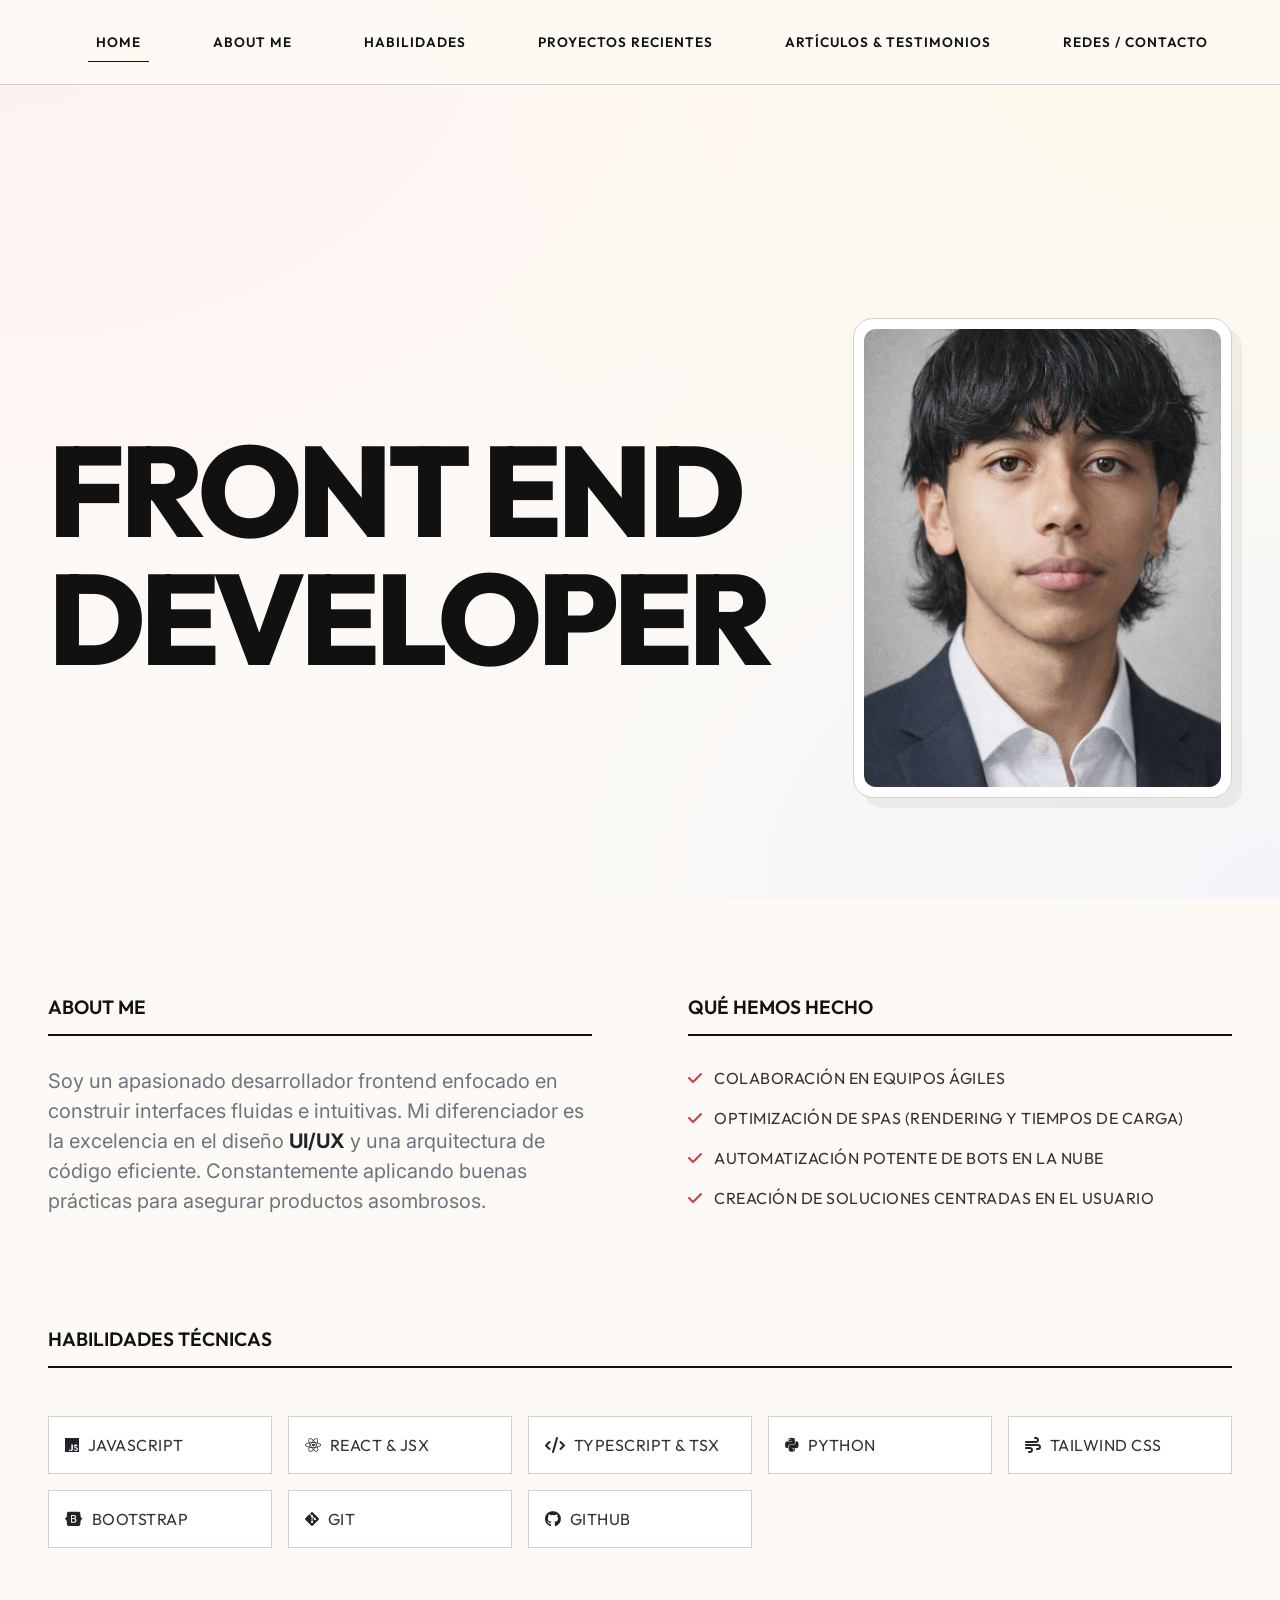
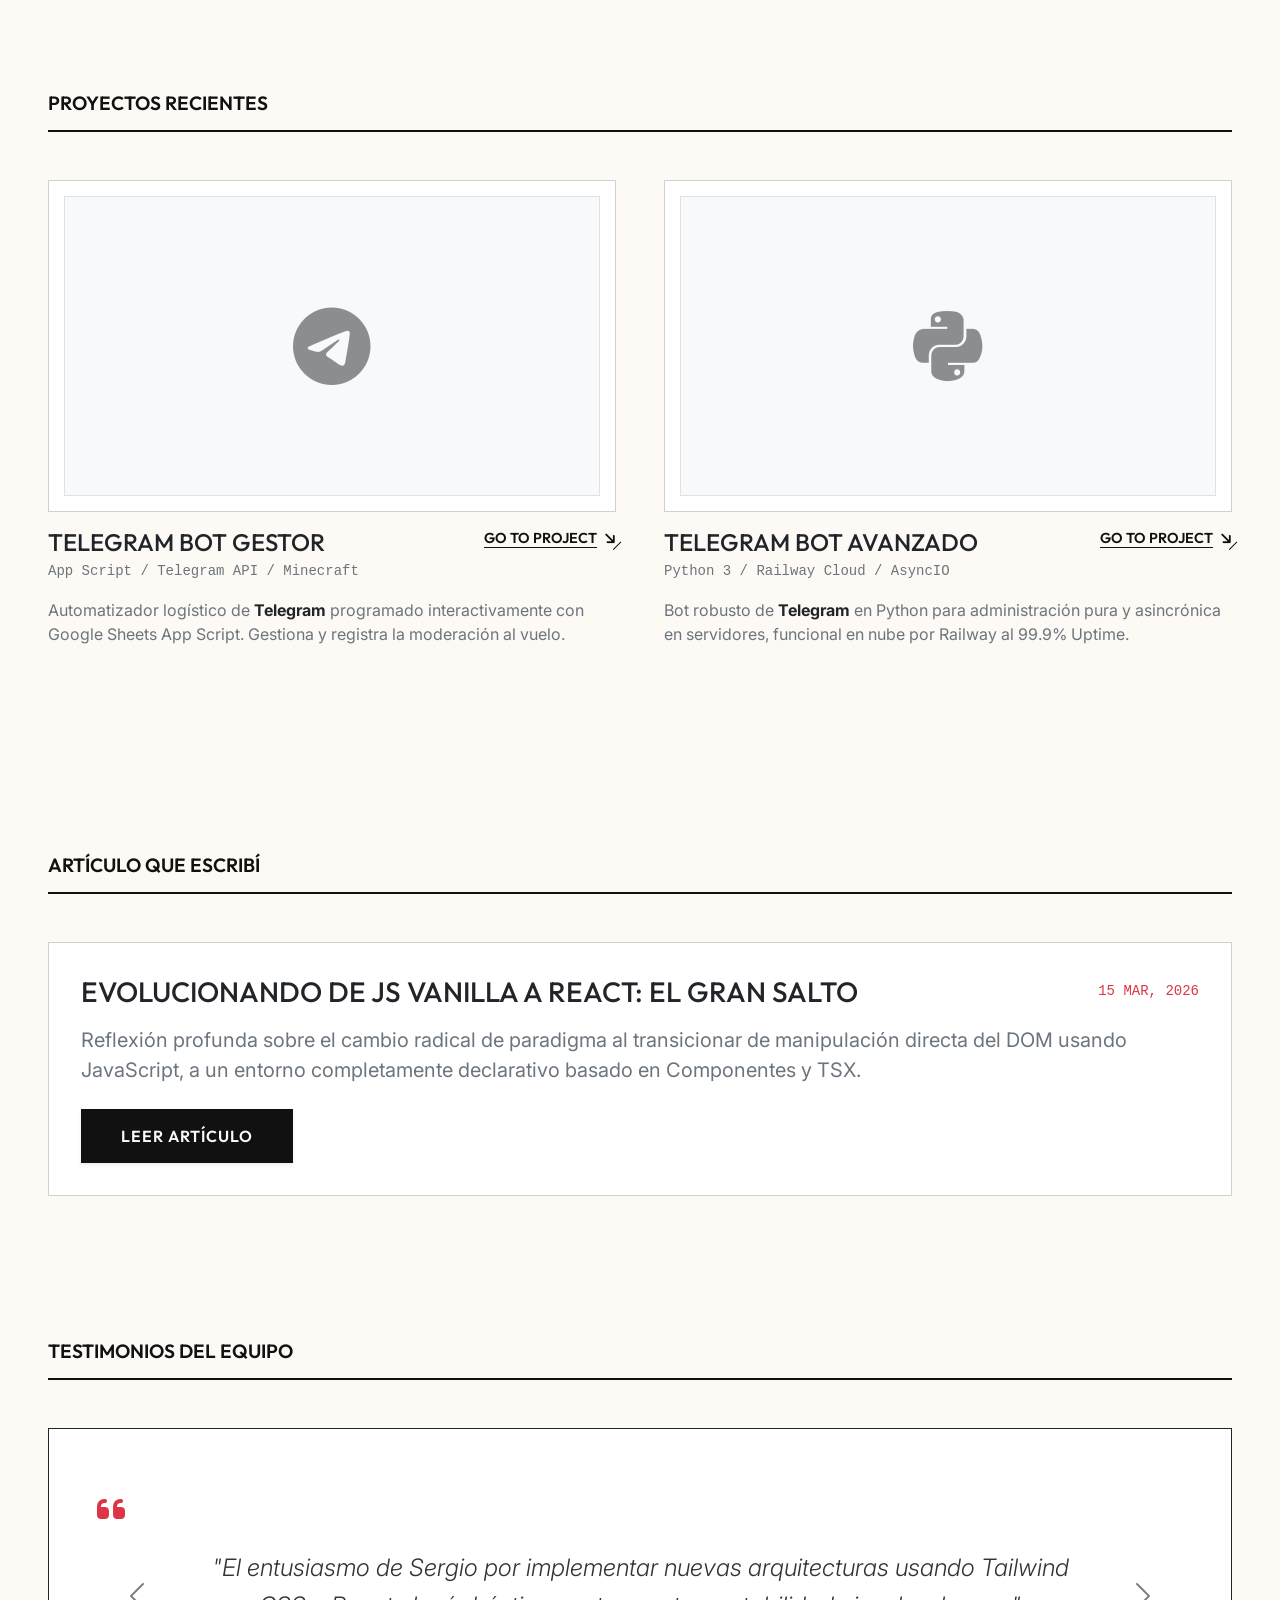
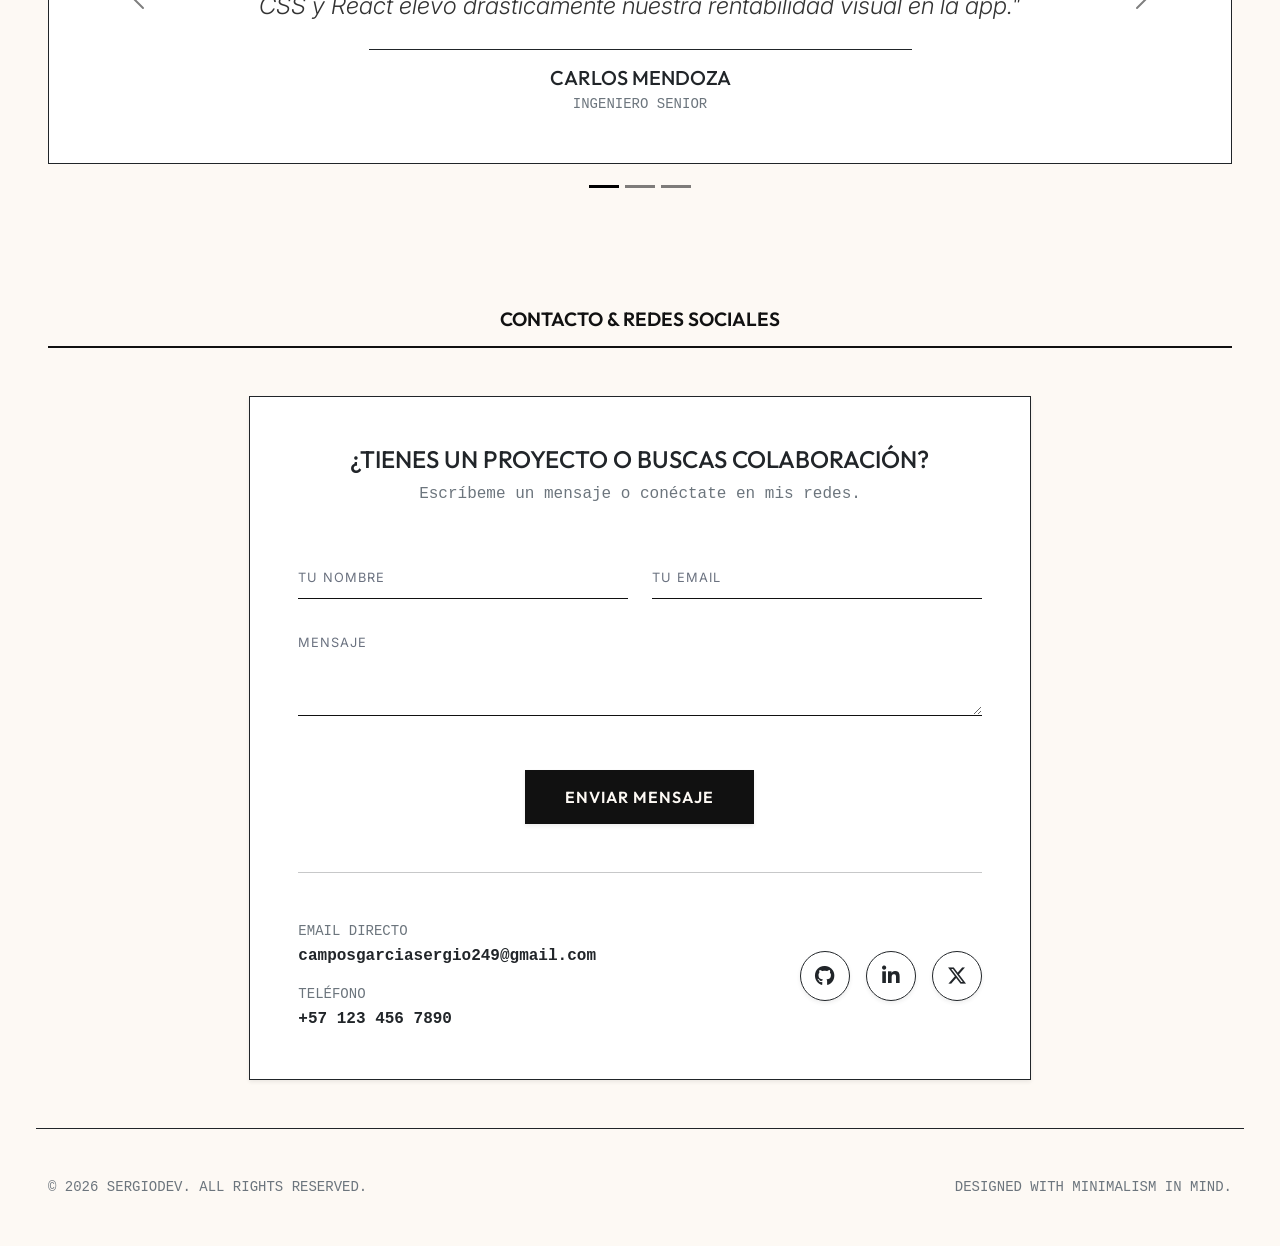
==== index.html @ 467699d9 "Initial commit for Sergio Dev Portfolio" ====
<!DOCTYPE html>
<html lang="es" data-bs-theme="light">
<head>
    <meta charset="UTF-8">
    <meta name="viewport" content="width=device-width, initial-scale=1.0">
    <title>Sergio - Desarrollador Frontend</title>
    <!-- Google Fonts -->
    <link rel="preconnect" href="https://fonts.googleapis.com">
    <link rel="preconnect" href="https://fonts.gstatic.com" crossorigin>
    <link href="https://fonts.googleapis.com/css2?family=Outfit:wght@300;400;600;700;800&family=Inter:wght@300;400;500;600&display=swap" rel="stylesheet">
    <!-- Bootstrap CSS -->
    <link href="https://cdn.jsdelivr.net/npm/bootstrap@5.3.3/dist/css/bootstrap.min.css" rel="stylesheet">
    <!-- Font Awesome for Icons -->
    <link rel="stylesheet" href="https://cdnjs.cloudflare.com/ajax/libs/font-awesome/6.4.0/css/all.min.css">
    <!-- Custom CSS -->
    <link rel="stylesheet" href="css/style.css">
</head>

<body data-bs-spy="scroll" data-bs-target="#navbar-main" data-bs-offset="100" tabindex="0">

    <!-- Navbar -->
    <nav id="navbar-main" class="navbar navbar-expand-lg fixed-top transition-all">
        <section class="container-fluid px-4 px-lg-5">
            <button class="navbar-toggler border-0 shadow-none bg-white p-2" type="button" data-bs-toggle="collapse"
                data-bs-target="#navbarNav" aria-controls="navbarNav" aria-expanded="false"
                aria-label="Toggle navigation">
                <i class="fas fa-bars fs-3 text-dark"></i>
            </button>
            <section class="collapse navbar-collapse p-3 p-lg-0 mt-3 mt-lg-0" id="navbarNav">
                <ul class="navbar-nav mx-auto gap-2 gap-lg-4 align-items-center text-center">
                    <li class="nav-item">
                        <a class="nav-link" href="#hero">HOME</a>
                    </li>
                    <li class="nav-item">
                        <a class="nav-link" href="#about">ABOUT ME</a>
                    </li>
                    <li class="nav-item">
                        <a class="nav-link" href="#skills">HABILIDADES</a>
                    </li>
                    <li class="nav-item">
                        <a class="nav-link" href="#projects">PROYECTOS RECIENTES</a>
                    </li>
                     <li class="nav-item">
                        <a class="nav-link" href="#article">ARTÍCULOS & TESTIMONIOS</a>
                    </li>
                </ul>
                <ul class="navbar-nav text-center mt-3 mt-lg-0">
                     <li class="nav-item">
                        <a class="nav-link" href="#contact">REDES / CONTACTO</a>
                    </li>
                </ul>
            </section>
        </section>
    </nav>

    <main>
        <!-- Hero Section -->
        <header id="hero" class="min-vh-100 d-flex flex-column justify-content-center pt-5 mt-5">
            <section class="container-fluid px-4 px-lg-5">
                <article class="row align-items-center mt-5 pt-5">
                    <!-- Left side: Giant Text -->
                    <article class="col-lg-8 fade-in-up">
                        <h1 class="hero-title">
                            FRONT END<br>
                            DEVELOPER
                        </h1>
                    </article>
                    <!-- Right side: Profile image -->
                    <article class="col-lg-4 pb-4 fade-in-up" style="animation-delay: 0.2s;">
                        <figure class="hero-img-container transition-all">
                            <img src="img/SERGIO.png" alt="Sergio - Desarrollador Frontend">
                        </figure>
                    </article>
                </article>
            </section>
        </header>

        <!-- About Me Section -->
        <section id="about" class="py-5">
            <section class="container-fluid px-4 px-lg-5 fade-in-up">
                <article class="row">
                    <article class="col-md-6 pe-md-5">
                        <h2 class="header-line">ABOUT ME</h2>
                        <ul class="skill-list mt-4">
                            <p class="fs-5 text-secondary">
                                Soy un apasionado desarrollador frontend enfocado en construir interfaces fluidas e intuitivas. Mi diferenciador es la excelencia en el diseño <strong class="text-dark">UI/UX</strong> y una arquitectura de código eficiente. Constantemente aplicando buenas prácticas para asegurar productos asombrosos.
                            </p>
                        </ul>
                    </article>
                    
                    <article class="col-md-6 ps-md-5 mt-5 mt-md-0">
                        <h2 class="header-line">QUÉ HEMOS HECHO</h2>
                        <ul class="skill-list mt-4">
                            <li><i class="fas fa-check text-danger me-2"></i> COLABORACIÓN EN EQUIPOS ÁGILES</li>
                            <li><i class="fas fa-check text-danger me-2"></i> OPTIMIZACIÓN DE SPAS (RENDERING Y TIEMPOS DE CARGA)</li>
                            <li><i class="fas fa-check text-danger me-2"></i> AUTOMATIZACIÓN POTENTE DE BOTS EN LA NUBE</li>
                            <li><i class="fas fa-check text-danger me-2"></i> CREACIÓN DE SOLUCIONES CENTRADAS EN EL USUARIO</li>
                        </ul>
                    </article>
                </article>
            </section>
        </section>

        <!-- Skills Section -->
        <section id="skills" class="py-5">
            <section class="container-fluid px-4 px-lg-5 fade-in-up">
                <h2 class="header-line mb-5">HABILIDADES TÉCNICAS</h2>
                <ul class="skill-list technical-grid mt-4">
                    <li><i class="fab fa-js text-dark me-2"></i> JAVASCRIPT</li>
                    <li><i class="fab fa-react text-dark me-2"></i> REACT & JSX</li>
                    <li><i class="fas fa-code text-dark me-2"></i> TYPESCRIPT & TSX</li>
                    <li><i class="fab fa-python text-dark me-2"></i> PYTHON</li>
                    <li><i class="fas fa-wind text-dark me-2"></i> TAILWIND CSS</li>
                    <li><i class="fab fa-bootstrap text-dark me-2"></i> BOOTSTRAP</li>
                    <li><i class="fab fa-git-alt text-dark me-2"></i> GIT</li>
                    <li><i class="fab fa-github text-dark me-2"></i> GITHUB</li>
                </ul>
            </section>
        </section>

        <!-- Projects Section -->
        <section id="projects" class="py-6">
            <section class="container-fluid px-4 px-lg-5">
                <h2 class="header-line mb-5 fade-in-up">PROYECTOS RECIENTES</h2>
                
                <article class="row g-5">
                    <!-- Project 1: App Script Bot Telegram -->
                    <article class="col-md-6 fade-in-up">
                        <a href="https://github.com/SergioF1Gts/minecraft-telegram-bot-app-s.git" target="_blank" class="project-card-minimal">
                            <figure class="project-img-wrapper">
                                <section class="w-100 h-100 bg-light d-flex align-items-center justify-content-center border" style="min-height: 300px;">
                                     <i class="fab fa-telegram-plane fa-5x text-dark opacity-50"></i>
                                </section>
                            </figure>
                            <section class="d-flex justify-content-between align-items-start mt-3">
                                <section>
                                    <h3 class="h4 title-font mb-1 text-dark">TELEGRAM BOT GESTOR</h3>
                                    <p class="text-secondary small mb-0 font-monospace">App Script / Telegram API / Minecraft</p>
                                </section>
                                <span class="project-link-text">GO TO PROJECT <i class="fas fa-arrow-down" style="transform: rotate(-45deg);"></i></span>
                            </section>
                            <p class="mt-3 text-secondary">
                                Automatizador logístico de <strong class="text-dark fw-bold">Telegram</strong> programado interactivamente con Google Sheets App Script. Gestiona y registra la moderación al vuelo.
                            </p>
                        </a>
                    </article>

                    <!-- Project 2: Python Bot Telegram -->
                    <article class="col-md-6 fade-in-up" style="animation-delay: 0.2s;">
                        <a href="https://github.com/SergioF1Gts/minecraft-bot.git" target="_blank" class="project-card-minimal">
                            <figure class="project-img-wrapper">
                                <section class="w-100 h-100 bg-light d-flex align-items-center justify-content-center border" style="min-height: 300px;">
                                     <i class="fab fa-python fa-5x text-dark opacity-50"></i>
                                </section>
                            </figure>
                            <section class="d-flex justify-content-between align-items-start mt-3">
                                <section>
                                    <h3 class="h4 title-font mb-1 text-dark">TELEGRAM BOT AVANZADO</h3>
                                    <p class="text-secondary small mb-0 font-monospace">Python 3 / Railway Cloud / AsyncIO</p>
                                </section>
                                <span class="project-link-text">GO TO PROJECT <i class="fas fa-arrow-down" style="transform: rotate(-45deg);"></i></span>
                            </section>
                            <p class="mt-3 text-secondary">
                                Bot robusto de <strong class="text-dark fw-bold">Telegram</strong> en Python para administración pura y asincrónica en servidores, funcional en nube por Railway al 99.9% Uptime.
                            </p>
                        </a>
                    </article>
                </article>
            </section>
        </section>

        <!-- Article written by me Section -->
        <section id="article" class="py-5">
            <section class="container-fluid px-4 px-lg-5">
                <h2 class="header-line mb-5 fade-in-up">ARTÍCULO QUE ESCRIBÍ</h2>
                <article class="fade-in-up">
                    <figure class="article-box m-0 d-flex flex-column mb-5">
                        <section class="d-flex justify-content-between align-items-center mb-3">
                            <h3 class="title-font m-0 text-dark">Evolucionando de JS Vanilla a React: El Gran Salto</h3>
                            <h5 class="text-danger font-monospace small m-0">15 MAR, 2026</h5>
                        </section>
                        <p class="text-secondary mb-4 line-height-lg fs-5">
                            Reflexión profunda sobre el cambio radical de paradigma al transicionar de manipulación directa del DOM usando JavaScript, a un entorno completamente declarativo basado en Componentes y TSX.
                        </p>
                        <section>
                            <a href="#" class="btn-minimal d-inline-block text-decoration-none shadow-sm">LEER ARTÍCULO</a>
                        </section>
                    </figure>
                </article>
            </section>
        </section>

        <!-- Slider Testimonios Section -->
        <section id="testimonials" class="py-5">
            <section class="container-fluid px-4 px-lg-5">
                <h2 class="header-line mb-5 fade-in-up">TESTIMONIOS DEL EQUIPO</h2>
                <article class="row fade-in-up">
                    <article class="col-lg-12">
                        <!-- Carousel Container -->
                        <section id="testimonialCarousel" class="carousel slide carousel-dark" data-bs-ride="carousel" data-bs-pause="hover">
                            <!-- Indicators -->
                            <section class="carousel-indicators" style="bottom: -50px;">
                                <button type="button" data-bs-target="#testimonialCarousel" data-bs-slide-to="0" class="active" aria-current="true" aria-label="Testimonio 1"></button>
                                <button type="button" data-bs-target="#testimonialCarousel" data-bs-slide-to="1" aria-label="Testimonio 2"></button>
                                <button type="button" data-bs-target="#testimonialCarousel" data-bs-slide-to="2" aria-label="Testimonio 3"></button>
                            </section>
                            
                            <!-- Internal Content -->
                            <section class="carousel-inner border border-dark p-5 bg-white">
                                <!-- Testimonial 1 -->
                                <article class="carousel-item active mt-3" data-bs-interval="6000">
                                    <i class="fas fa-quote-left fs-2 text-danger mb-4"></i>
                                    <section class="px-5 mx-md-4 mx-lg-5">
                                        <p class="testimonial-text mb-4 text-center">
                                            "El entusiasmo de Sergio por implementar nuevas arquitecturas usando Tailwind CSS y React elevó drásticamente nuestra rentabilidad visual en la app."
                                        </p>
                                    </section>
                                    <section class="text-center mt-auto border-top border-dark pt-3 w-50 mx-auto">
                                        <h4 class="title-font fs-5 text-dark mb-1">CARLOS MENDOZA</h4>
                                        <p class="text-secondary small font-monospace m-0">INGENIERO SENIOR</p>
                                    </section>
                                </article>
                                
                                <!-- Testimonial 2 -->
                                <article class="carousel-item mt-3" data-bs-interval="6000">
                                    <i class="fas fa-quote-left fs-2 text-danger mb-4"></i>
                                    <section class="px-5 mx-md-4 mx-lg-5">
                                        <p class="testimonial-text mb-4 text-center">
                                            "Un código extremadamente limpio. Su habilidad con los bots de Telegram automatizan cientos de requerimientos por segundo sin sufrir latencia."
                                        </p>
                                    </section>
                                    <section class="text-center mt-auto border-top border-dark pt-3 w-50 mx-auto">
                                        <h4 class="title-font fs-5 text-dark mb-1">LAURA GÓMEZ</h4>
                                        <p class="text-secondary small font-monospace m-0">PROJECT MANAGER</p>
                                    </section>
                                </article>
                                
                                <!-- Testimonial 3 -->
                                <article class="carousel-item mt-3" data-bs-interval="6000">
                                    <i class="fas fa-quote-left fs-2 text-danger mb-4"></i>
                                    <section class="px-5 mx-md-4 mx-lg-5">
                                        <p class="testimonial-text mb-4 text-center">
                                            "Sus propuestas arquitectónicas en diseño minimalista mostraron una madurez enorme. Siempre aporta valor resolutivo."
                                        </p>
                                    </section>
                                    <section class="text-center mt-auto border-top border-dark pt-3 w-50 mx-auto">
                                        <h4 class="title-font fs-5 text-dark mb-1">ANDRÉS SILVA</h4>
                                        <p class="text-secondary small font-monospace m-0">TECH LEAD</p>
                                    </section>
                                </article>
                            </section>
                            
                            <!-- Controls -->
                            <button class="carousel-control-prev" type="button" data-bs-target="#testimonialCarousel" data-bs-slide="prev">
                                <span class="carousel-control-prev-icon" aria-hidden="true"></span>
                                <span class="visually-hidden">Anterior</span>
                            </button>
                            <button class="carousel-control-next" type="button" data-bs-target="#testimonialCarousel" data-bs-slide="next">
                                <span class="carousel-control-next-icon" aria-hidden="true"></span>
                                <span class="visually-hidden">Siguiente</span>
                            </button>
                        </section>
                    </article>
                </article>
            </section>
        </section>

    </main>

    <!-- Footer / Redes Sociales / Contacto -->
    <footer id="contact" class="pb-5 pt-5 mt-5">
        <section class="container-fluid px-4 px-lg-5 fade-in-up">
            <h2 class="header-line mb-5 text-center">CONTACTO & REDES SOCIALES</h2>
            
            <section class="row justify-content-center mb-5 border-bottom border-dark pb-5">
                <article class="col-xl-8 col-lg-10">
                    <!-- Caja Centralizada Gris/Blanca Mínima -->
                    <section class="bg-white border border-dark p-4 p-md-5 shadow-sm rounded-0">
                        <section class="text-center mb-5">
                            <h3 class="title-font fs-4 text-dark mb-2">¿TIENES UN PROYECTO O BUSCAS COLABORACIÓN?</h3>
                            <p class="text-secondary font-monospace">Escríbeme un mensaje o conéctate en mis redes.</p>
                        </section>

                        <!-- Formulario Minimalista Integrado -->
                        <form class="mb-5">
                            <section class="row g-4">
                                <article class="col-md-6">
                                    <input type="text" class="minimal-input w-100" placeholder="TU NOMBRE" required>
                                </article>
                                <article class="col-md-6">
                                    <input type="email" class="minimal-input w-100" placeholder="TU EMAIL" required>
                                </article>
                                <article class="col-12">
                                    <textarea class="minimal-input w-100" rows="3" placeholder="MENSAJE" required></textarea>
                                </article>
                                <article class="col-12 text-center mt-5">
                                    <button type="submit" class="btn-minimal shadow-sm rounded-0">ENVIAR MENSAJE</button>
                                </article>
                            </section>
                        </form>

                        <hr class="border-dark opacity-25 my-5">

                        <!-- Datos directos & Redes -->
                        <section class="d-flex flex-column flex-md-row justify-content-between align-items-center gap-4">
                            <section class="text-center text-md-start">
                                <p class="text-secondary small font-monospace m-0">EMAIL DIRECTO</p>
                                <a href="mailto:camposgarciasergio249@gmail.com" class="text-decoration-none text-dark font-monospace fw-bold fs-6">camposgarciasergio249@gmail.com</a>
                                <p class="text-secondary small font-monospace m-0 mt-3">TELÉFONO</p>
                                <span class="text-dark font-monospace fw-bold fs-6">+57 123 456 7890</span>
                            </section>
                            
                            <section class="d-flex align-items-center gap-3 justify-content-center">
                                <a href="https://github.com/SergioF1Gts" target="_blank" aria-label="Github" class="social-icon-btn border border-dark text-dark rounded-circle d-flex align-items-center justify-content-center shadow-sm">
                                    <i class="fab fa-github fs-5"></i>
                                </a>
                                <a href="https://www.linkedin.com/in/sergio-campos-6a9a5b37a/" target="_blank" aria-label="LinkedIn" class="social-icon-btn border border-dark text-dark rounded-circle d-flex align-items-center justify-content-center shadow-sm">
                                    <i class="fab fa-linkedin-in fs-5"></i>
                                </a>
                                <a href="https://x.com" target="_blank" aria-label="X (Twitter)" class="social-icon-btn border border-dark text-dark rounded-circle d-flex align-items-center justify-content-center shadow-sm">
                                    <i class="fa-brands fa-x-twitter fs-5"></i>
                                </a>
                            </section>
                        </section>
                    </section>
                </article>
            </section>

            <!-- Copyright -->
            <section class="d-flex flex-column flex-md-row justify-content-between align-items-center font-monospace small text-secondary">
                <p class="m-0 text-center text-md-start mb-2 mb-md-0">&copy; <span id="current-year">2026</span> SERGIODEV. ALL RIGHTS RESERVED.</p>
                <p class="m-0 text-center text-md-end">DESIGNED WITH MINIMALISM IN MIND.</p>
            </section>
        </section>
    </footer>

    <!-- Bootstrap Bundle JS -->
    <script src="https://cdn.jsdelivr.net/npm/bootstrap@5.3.3/dist/js/bootstrap.bundle.min.js"></script>
</body>
</html>
---- css/style.css ----
/*==================================================================
  [1. Root Variables & Google Fonts]
==================================================================*/
:root {
    /* Minimalist Light Palette */
    --bs-primary: #1a1a1a;
    --bs-secondary: #6b7280;
    --bs-danger: #ef4444; /* Red accent */
    
    --bg-color: #fdf9f4; /* Light cream background */
    --text-color: #111111; /* Almost black */
    --border-color: #d1d1d1; /* Thin gray borders */
    
    /* Typography */
    --font-heading: 'Outfit', sans-serif;
    --font-body: 'Inter', sans-serif;
}

/*==================================================================
  [2. Base Styles reset]
==================================================================*/
body {
    background-color: var(--bg-color);
    color: var(--text-color);
    font-family: var(--font-body);
    font-weight: 400;
    -webkit-font-smoothing: antialiased;
    overflow-x: hidden;
    position: relative;
    /* Soft colorful subtle backgrounds (Optional like the image) */
    background-image: radial-gradient(at 0% 0%, rgba(255, 230, 240, 0.4) 0px, transparent 50%),
                      radial-gradient(at 100% 100%, rgba(230, 240, 255, 0.4) 0px, transparent 50%),
                      radial-gradient(at 100% 0%, rgba(255, 250, 220, 0.4) 0px, transparent 50%);
    background-attachment: fixed;
}

::selection {
    background-color: var(--text-color);
    color: var(--bg-color);
}

/* Typographic overrides */
h1, h2, h3, h4, h5, h6, .title-font {
    font-family: var(--font-heading);
    color: var(--text-color);
    text-transform: uppercase;
}

/* Let's make the main title HUGE like "UI/UX DESIGNER" */
.hero-title {
    font-size: clamp(4rem, 10vw, 9rem);
    font-weight: 800;
    line-height: 1;
    letter-spacing: -0.04em;
    margin-bottom: 2rem;
}

/*==================================================================
  [3. Navbar]
==================================================================*/
.navbar {
    padding-top: 1.5rem;
    padding-bottom: 1.5rem;
    border-bottom: 1px solid var(--border-color);
    background-color: rgba(253, 249, 244, 0.85) !important;
    backdrop-filter: blur(12px);
    -webkit-backdrop-filter: blur(12px);
    z-index: 1030;
}

.nav-link {
    font-family: var(--font-heading);
    color: var(--text-color) !important;
    text-transform: uppercase;
    font-size: 0.85rem;
    font-weight: 600;
    letter-spacing: 1px;
    margin: 0 1rem;
    position: relative;
}

.nav-link::after {
    content: '';
    position: absolute;
    width: 0;
    height: 1px;
    bottom: -2px;
    left: 0;
    background-color: var(--text-color);
    transition: width 0.3s ease;
}

.nav-link:hover::after, .nav-link.active::after {
    width: 100%;
}

@media (max-width: 991.98px) {
    .navbar {
        background-color: rgba(253, 249, 244, 0.9) !important;
        padding-top: 1rem;
        padding-bottom: 1rem;
    }
    .navbar-collapse {
        background-color: rgba(253, 249, 244, 0.95);
        backdrop-filter: blur(12px);
        -webkit-backdrop-filter: blur(12px);
        padding: 1rem 1.5rem;
        border: 1px solid var(--border-color);
        margin-top: 1rem;
        box-shadow: 5px 5px 0px rgba(0,0,0,0.05);
    }
    .nav-item {
        width: 100%;
    }
    .nav-link {
        margin: 0;
        padding: 1rem 0;
        border-bottom: 1px solid #eaeaea;
        display: block;
    }
    .nav-item:last-child .nav-link {
        border-bottom: none;
    }
}

/*==================================================================
  [4. Dividers & Sections]
==================================================================*/
.section-divider {
    border-top: 1px solid var(--border-color);
    border-bottom: 1px solid var(--border-color);
    padding: 1rem 0;
    margin-bottom: 3rem;
}

.section-title {
    font-size: clamp(1.5rem, 3vw, 2.5rem);
    font-weight: 700;
    margin: 0;
}

/* Minimalist thick divider for headers */
.header-line {
    border-bottom: 2px solid var(--text-color);
    padding-bottom: 15px;
    margin-bottom: 30px;
    font-size: 1.2rem;
    font-weight: 600;
}

/*==================================================================
  [5. Hero Profile Image]
==================================================================*/
.hero-img-container {
    padding: 10px;
    border: 1px solid var(--border-color);
    border-radius: 20px; /* Slightly squared off as requested */
    background: #fff;
    box-shadow: 10px 10px 0px rgba(0,0,0,0.05); /* Brutalist shadow */
    max-width: 400px;
    margin: 0 auto;
}

.hero-img-container img {
    border-radius: 12px;
    width: 100%;
    height: auto;
    object-fit: cover;
}

/*==================================================================
  [6. Skills List]
==================================================================*/
.skill-list {
    list-style: none;
    padding: 0;
    margin: 0;
}

.skill-list li {
    font-family: var(--font-heading);
    font-size: 1rem;
    text-transform: uppercase;
    margin-bottom: 1rem;
    letter-spacing: 0.5px;
    color: #333;
}

.technical-grid {
    display: grid;
    grid-template-columns: repeat(auto-fill, minmax(200px, 1fr));
    gap: 1rem;
}

.technical-grid li {
    padding: 1rem;
    border: 1px solid var(--border-color);
    margin: 0;
    display: flex;
    align-items: center;
    background: #fff;
    transition: transform 0.2s;
}

.technical-grid li:hover {
    transform: translateY(-3px);
    box-shadow: 4px 4px 0px rgba(0,0,0,0.05);
}

/*==================================================================
  [7. Projects (Minimalist Cards)]
==================================================================*/
.project-card-minimal {
    display: block;
    text-decoration: none;
    color: var(--text-color);
    transition: transform 0.3s ease;
    margin-bottom: 4rem;
}

.project-card-minimal:hover {
    transform: translateY(-5px);
}

.project-img-wrapper {
    border: 1px solid var(--border-color);
    padding: 15px;
    background: #fff;
    margin-bottom: 15px;
}

.project-img-wrapper img {
    width: 100%;
    height: 300px;
    object-fit: cover;
    border: 1px solid #eaeaea;
}

.project-link-text {
    font-family: var(--font-heading);
    font-size: 0.9rem;
    font-weight: 600;
    text-transform: uppercase;
    text-decoration: underline;
    text-underline-offset: 4px;
    display: flex;
    justify-content: flex-end;
    align-items: center;
    color: var(--text-color);
}

.project-link-text i {
    margin-left: 8px;
    transition: transform 0.2s ease;
}

.project-card-minimal:hover .project-link-text i {
    transform: translate(3px, 3px); /* Arrow moves down-right */
}

/*==================================================================
  [8. Forms & Inputs]
==================================================================*/
.minimal-input {
    border: none;
    border-bottom: 1px solid var(--text-color);
    background: transparent;
    border-radius: 0;
    padding: 10px 0;
    font-family: var(--font-body);
    color: var(--text-color);
    box-shadow: none !important;
}

.minimal-input:focus {
    background: transparent;
    border-color: var(--bs-danger);
    color: var(--text-color);
}

.minimal-input::placeholder {
    color: var(--bs-secondary);
    text-transform: uppercase;
    font-size: 0.8rem;
    letter-spacing: 1px;
}

.btn-minimal {
    background-color: var(--text-color);
    color: var(--bg-color);
    border: none;
    padding: 15px 40px;
    font-family: var(--font-heading);
    text-transform: uppercase;
    font-weight: 600;
    letter-spacing: 1px;
    transition: all 0.3s ease;
}

.btn-minimal:hover {
    background-color: var(--bs-danger);
    color: #fff;
}

/*==================================================================
  [9. Footer & Utilities]
==================================================================*/
.footer-line {
    border-top: 1px solid var(--border-color);
    padding-top: 2rem;
    margin-top: 5rem;
}

.social-icon-minimal {
    color: var(--text-color);
    font-size: 1.5rem;
    margin-left: 1.5rem;
    transition: color 0.3s ease;
}

.social-icon-minimal:hover {
    color: var(--bs-danger);
}

.social-icon-btn {
    width: 50px;
    height: 50px;
    background-color: transparent;
    transition: all 0.3s ease;
    text-decoration: none;
}

.social-icon-btn:hover {
    background-color: var(--text-color) !important;
    color: var(--bg-color) !important;
    transform: translateY(-3px);
    box-shadow: 4px 4px 0px rgba(0,0,0,1) !important;
}

/* Utils */
.py-6 { padding-top: 6rem; padding-bottom: 6rem; }
.py-7 { padding-top: 8rem; padding-bottom: 8rem; }

/* Testimonials & Article minimal */
.testimonial-text {
    font-family: var(--font-body);
    font-size: 1.5rem;
    font-weight: 300;
    line-height: 1.6;
    color: #333;
    font-style: italic;
}

.article-box {
    border: 1px solid var(--border-color);
    padding: 2rem;
    background: #fff;
    transition: box-shadow 0.3s ease;
}
.article-box:hover {
    box-shadow: 10px 10px 0px rgba(0,0,0,0.05); /* Brutalist shadow */
}

/* Custom CSS fade in animations (Static) */
@keyframes fadeInUp { from { opacity: 0; transform: translateY(30px); } to { opacity: 1; transform: translateY(0); } }
.fade-in-up { animation: fadeInUp 0.8s ease-out forwards; }
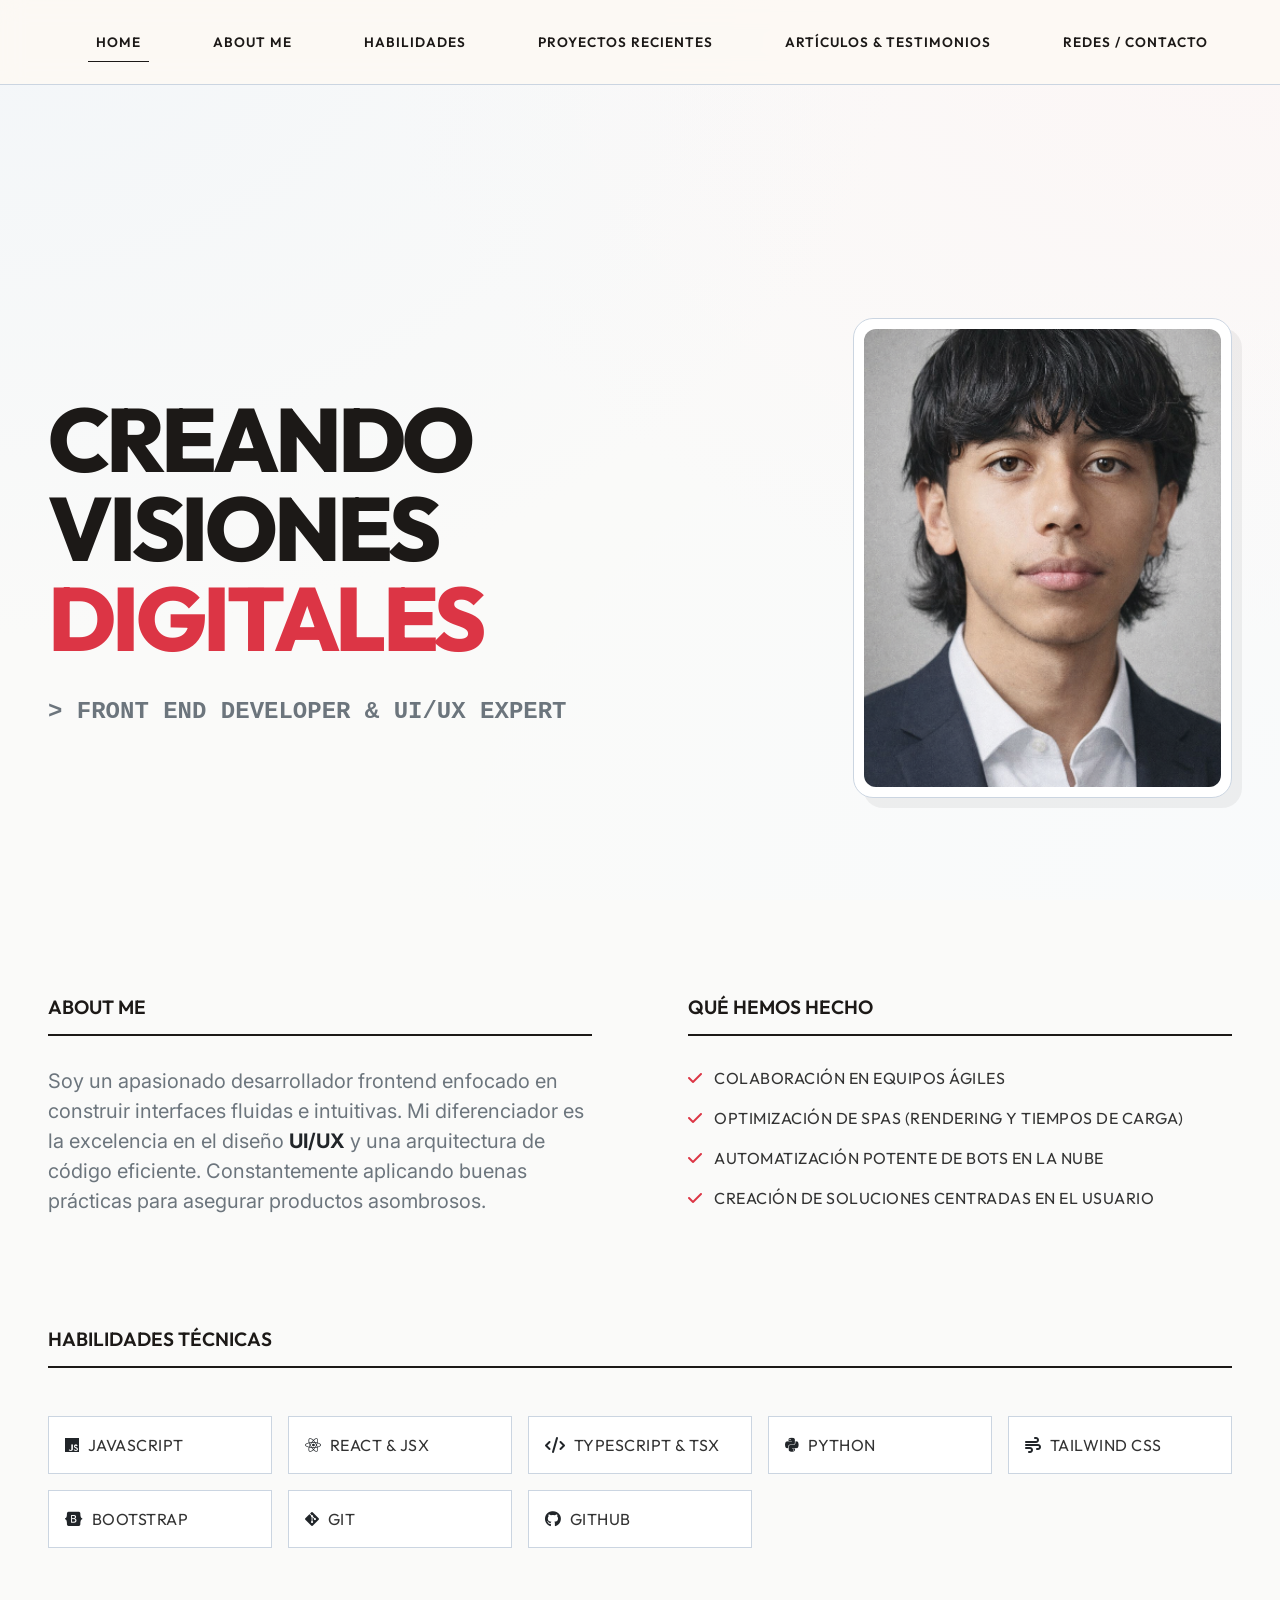
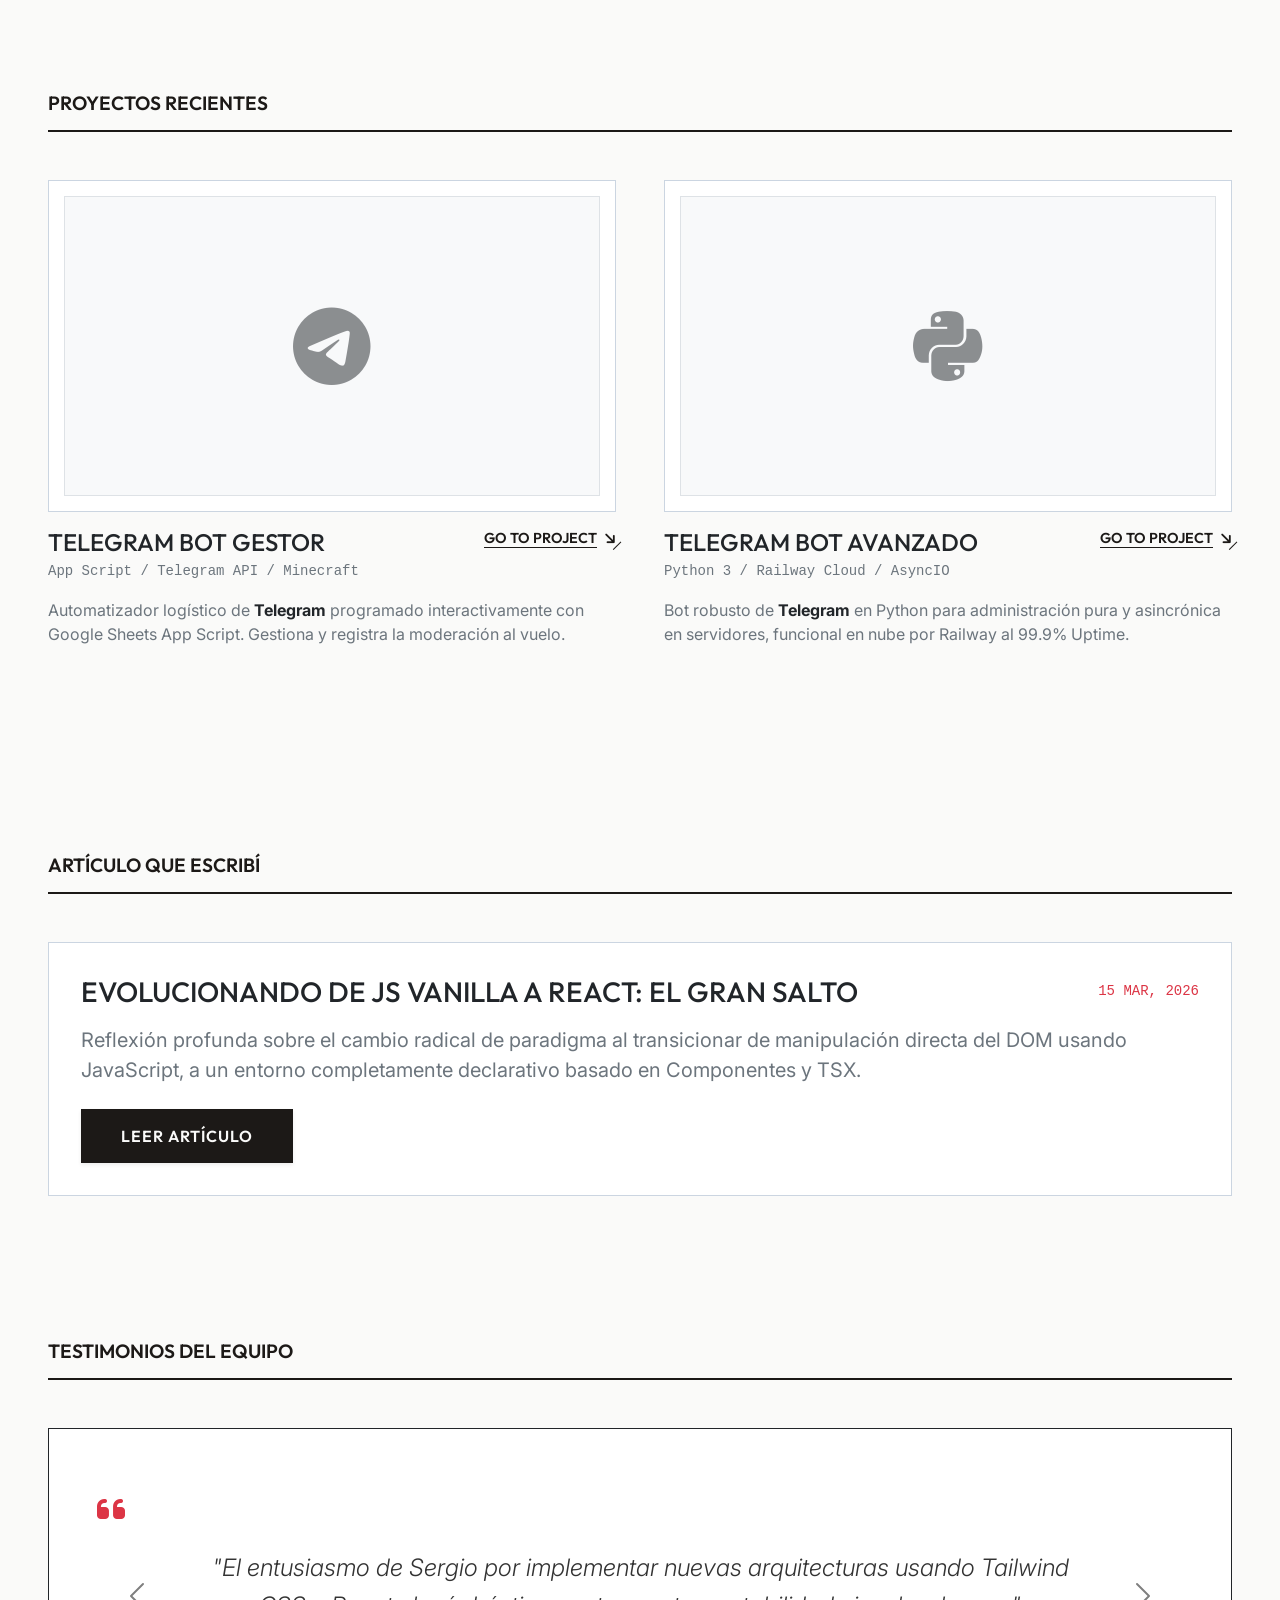
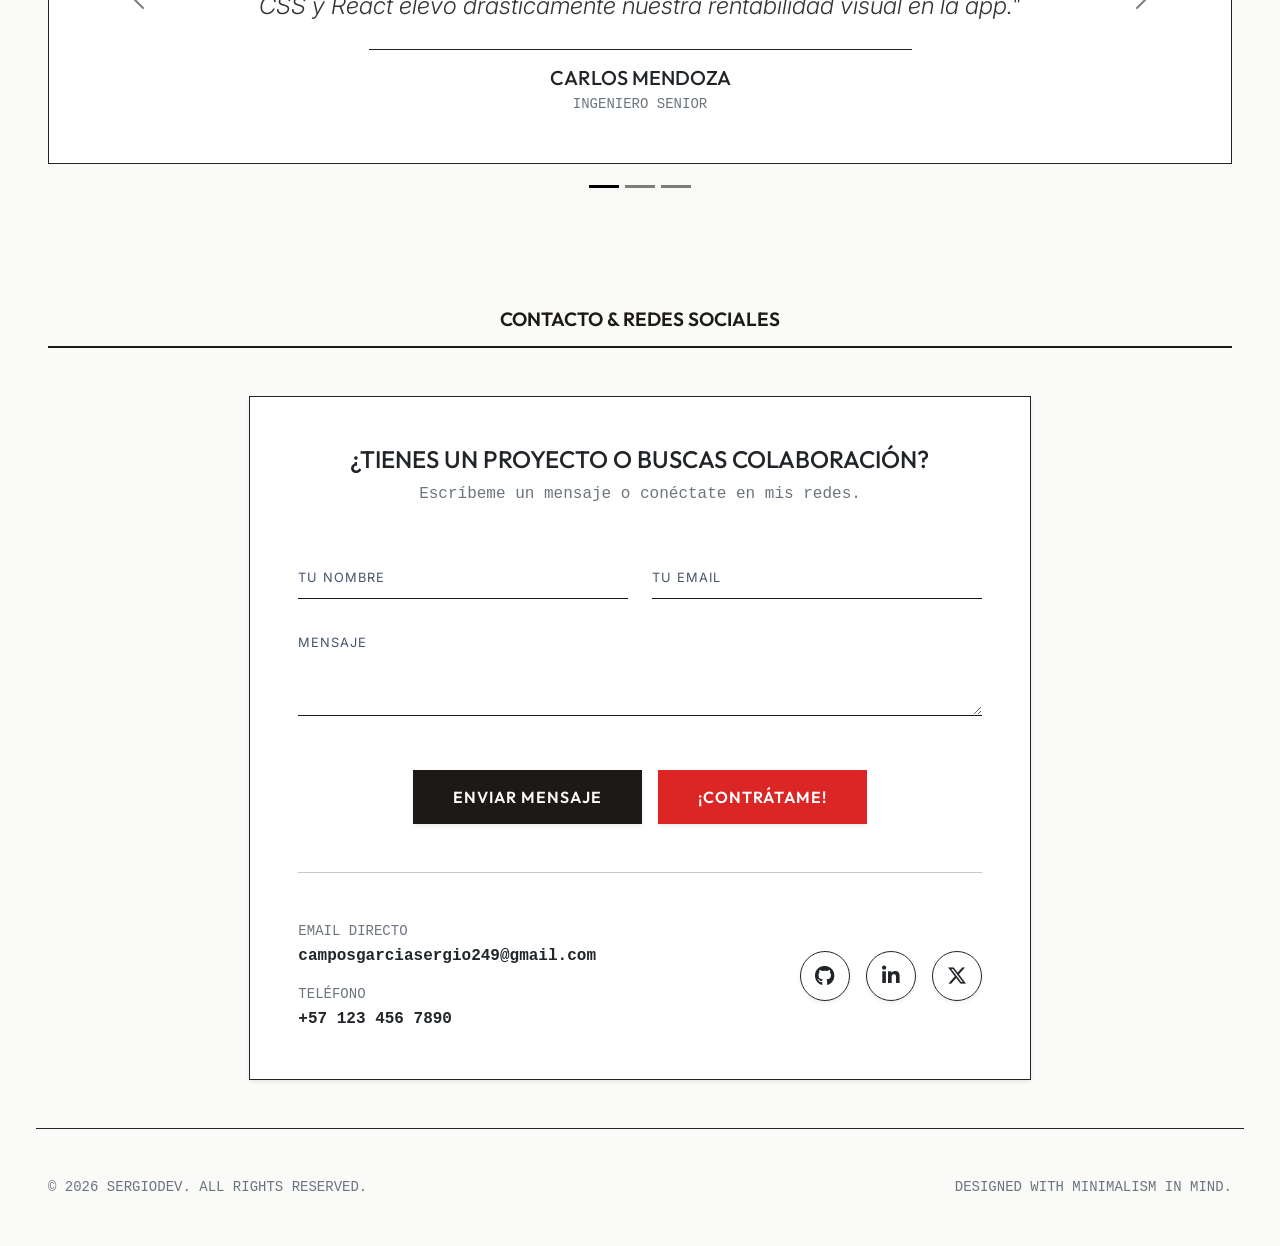
==== commit 98d2ac72: "feat: Mejora de copy en inicio y colores para accesibilidad visual" ====
--- a/index.html
+++ b/index.html
@@ -1,5 +1,6 @@
 <!DOCTYPE html>
 <html lang="es" data-bs-theme="light">
+
 <head>
     <meta charset="UTF-8">
     <meta name="viewport" content="width=device-width, initial-scale=1.0">
@@ -7,7 +8,9 @@
     <!-- Google Fonts -->
     <link rel="preconnect" href="https://fonts.googleapis.com">
     <link rel="preconnect" href="https://fonts.gstatic.com" crossorigin>
-    <link href="https://fonts.googleapis.com/css2?family=Outfit:wght@300;400;600;700;800&family=Inter:wght@300;400;500;600&display=swap" rel="stylesheet">
+    <link
+        href="https://fonts.googleapis.com/css2?family=Outfit:wght@300;400;600;700;800&family=Inter:wght@300;400;500;600&display=swap"
+        rel="stylesheet">
     <!-- Bootstrap CSS -->
     <link href="https://cdn.jsdelivr.net/npm/bootstrap@5.3.3/dist/css/bootstrap.min.css" rel="stylesheet">
     <!-- Font Awesome for Icons -->
@@ -40,12 +43,12 @@
                     <li class="nav-item">
                         <a class="nav-link" href="#projects">PROYECTOS RECIENTES</a>
                     </li>
-                     <li class="nav-item">
+                    <li class="nav-item">
                         <a class="nav-link" href="#article">ARTÍCULOS & TESTIMONIOS</a>
                     </li>
                 </ul>
                 <ul class="navbar-nav text-center mt-3 mt-lg-0">
-                     <li class="nav-item">
+                    <li class="nav-item">
                         <a class="nav-link" href="#contact">REDES / CONTACTO</a>
                     </li>
                 </ul>
@@ -60,10 +63,14 @@
                 <article class="row align-items-center mt-5 pt-5">
                     <!-- Left side: Giant Text -->
                     <article class="col-lg-8 fade-in-up">
-                        <h1 class="hero-title">
-                            FRONT END<br>
-                            DEVELOPER
+                        <h1 class="hero-title" style="font-size: clamp(3rem, 7vw, 7rem);">
+                            CREANDO<br>
+                            VISIONES<br>
+                            <span class="text-danger">DIGITALES</span>
                         </h1>
+                        <p class="fs-4 text-secondary mt-3 font-monospace fw-semibold">
+                            &gt; FRONT END DEVELOPER & UI/UX EXPERT
+                        </p>
                     </article>
                     <!-- Right side: Profile image -->
                     <article class="col-lg-4 pb-4 fade-in-up" style="animation-delay: 0.2s;">
@@ -83,18 +90,24 @@
                         <h2 class="header-line">ABOUT ME</h2>
                         <ul class="skill-list mt-4">
                             <p class="fs-5 text-secondary">
-                                Soy un apasionado desarrollador frontend enfocado en construir interfaces fluidas e intuitivas. Mi diferenciador es la excelencia en el diseño <strong class="text-dark">UI/UX</strong> y una arquitectura de código eficiente. Constantemente aplicando buenas prácticas para asegurar productos asombrosos.
+                                Soy un apasionado desarrollador frontend enfocado en construir interfaces fluidas e
+                                intuitivas. Mi diferenciador es la excelencia en el diseño <strong
+                                    class="text-dark">UI/UX</strong> y una arquitectura de código eficiente.
+                                Constantemente aplicando buenas prácticas para asegurar productos asombrosos.
                             </p>
                         </ul>
                     </article>
-                    
+
                     <article class="col-md-6 ps-md-5 mt-5 mt-md-0">
                         <h2 class="header-line">QUÉ HEMOS HECHO</h2>
                         <ul class="skill-list mt-4">
                             <li><i class="fas fa-check text-danger me-2"></i> COLABORACIÓN EN EQUIPOS ÁGILES</li>
-                            <li><i class="fas fa-check text-danger me-2"></i> OPTIMIZACIÓN DE SPAS (RENDERING Y TIEMPOS DE CARGA)</li>
-                            <li><i class="fas fa-check text-danger me-2"></i> AUTOMATIZACIÓN POTENTE DE BOTS EN LA NUBE</li>
-                            <li><i class="fas fa-check text-danger me-2"></i> CREACIÓN DE SOLUCIONES CENTRADAS EN EL USUARIO</li>
+                            <li><i class="fas fa-check text-danger me-2"></i> OPTIMIZACIÓN DE SPAS (RENDERING Y TIEMPOS
+                                DE CARGA)</li>
+                            <li><i class="fas fa-check text-danger me-2"></i> AUTOMATIZACIÓN POTENTE DE BOTS EN LA NUBE
+                            </li>
+                            <li><i class="fas fa-check text-danger me-2"></i> CREACIÓN DE SOLUCIONES CENTRADAS EN EL
+                                USUARIO</li>
                         </ul>
                     </article>
                 </article>
@@ -122,46 +135,60 @@
         <section id="projects" class="py-6">
             <section class="container-fluid px-4 px-lg-5">
                 <h2 class="header-line mb-5 fade-in-up">PROYECTOS RECIENTES</h2>
-                
+
                 <article class="row g-5">
                     <!-- Project 1: App Script Bot Telegram -->
                     <article class="col-md-6 fade-in-up">
-                        <a href="https://github.com/SergioF1Gts/minecraft-telegram-bot-app-s.git" target="_blank" class="project-card-minimal">
+                        <a href="https://github.com/SergioF1Gts/minecraft-telegram-bot-app-s.git" target="_blank"
+                            class="project-card-minimal">
                             <figure class="project-img-wrapper">
-                                <section class="w-100 h-100 bg-light d-flex align-items-center justify-content-center border" style="min-height: 300px;">
-                                     <i class="fab fa-telegram-plane fa-5x text-dark opacity-50"></i>
+                                <section
+                                    class="w-100 h-100 bg-light d-flex align-items-center justify-content-center border"
+                                    style="min-height: 300px;">
+                                    <i class="fab fa-telegram-plane fa-5x text-dark opacity-50"></i>
                                 </section>
                             </figure>
                             <section class="d-flex justify-content-between align-items-start mt-3">
                                 <section>
                                     <h3 class="h4 title-font mb-1 text-dark">TELEGRAM BOT GESTOR</h3>
-                                    <p class="text-secondary small mb-0 font-monospace">App Script / Telegram API / Minecraft</p>
+                                    <p class="text-secondary small mb-0 font-monospace">App Script / Telegram API /
+                                        Minecraft</p>
                                 </section>
-                                <span class="project-link-text">GO TO PROJECT <i class="fas fa-arrow-down" style="transform: rotate(-45deg);"></i></span>
+                                <span class="project-link-text">GO TO PROJECT <i class="fas fa-arrow-down"
+                                        style="transform: rotate(-45deg);"></i></span>
                             </section>
                             <p class="mt-3 text-secondary">
-                                Automatizador logístico de <strong class="text-dark fw-bold">Telegram</strong> programado interactivamente con Google Sheets App Script. Gestiona y registra la moderación al vuelo.
+                                Automatizador logístico de <strong class="text-dark fw-bold">Telegram</strong>
+                                programado interactivamente con Google Sheets App Script. Gestiona y registra la
+                                moderación al vuelo.
                             </p>
                         </a>
                     </article>
 
                     <!-- Project 2: Python Bot Telegram -->
                     <article class="col-md-6 fade-in-up" style="animation-delay: 0.2s;">
-                        <a href="https://github.com/SergioF1Gts/minecraft-bot.git" target="_blank" class="project-card-minimal">
+                        <a href="https://github.com/SergioF1Gts/minecraft-bot.git" target="_blank"
+                            class="project-card-minimal">
                             <figure class="project-img-wrapper">
-                                <section class="w-100 h-100 bg-light d-flex align-items-center justify-content-center border" style="min-height: 300px;">
-                                     <i class="fab fa-python fa-5x text-dark opacity-50"></i>
+                                <section
+                                    class="w-100 h-100 bg-light d-flex align-items-center justify-content-center border"
+                                    style="min-height: 300px;">
+                                    <i class="fab fa-python fa-5x text-dark opacity-50"></i>
                                 </section>
                             </figure>
                             <section class="d-flex justify-content-between align-items-start mt-3">
                                 <section>
                                     <h3 class="h4 title-font mb-1 text-dark">TELEGRAM BOT AVANZADO</h3>
-                                    <p class="text-secondary small mb-0 font-monospace">Python 3 / Railway Cloud / AsyncIO</p>
+                                    <p class="text-secondary small mb-0 font-monospace">Python 3 / Railway Cloud /
+                                        AsyncIO</p>
                                 </section>
-                                <span class="project-link-text">GO TO PROJECT <i class="fas fa-arrow-down" style="transform: rotate(-45deg);"></i></span>
+                                <span class="project-link-text">GO TO PROJECT <i class="fas fa-arrow-down"
+                                        style="transform: rotate(-45deg);"></i></span>
                             </section>
                             <p class="mt-3 text-secondary">
-                                Bot robusto de <strong class="text-dark fw-bold">Telegram</strong> en Python para administración pura y asincrónica en servidores, funcional en nube por Railway al 99.9% Uptime.
+                                Bot robusto de <strong class="text-dark fw-bold">Telegram</strong> en Python para
+                                administración pura y asincrónica en servidores, funcional en nube por Railway al 99.9%
+                                Uptime.
                             </p>
                         </a>
                     </article>
@@ -180,10 +207,13 @@
                             <h5 class="text-danger font-monospace small m-0">15 MAR, 2026</h5>
                         </section>
                         <p class="text-secondary mb-4 line-height-lg fs-5">
-                            Reflexión profunda sobre el cambio radical de paradigma al transicionar de manipulación directa del DOM usando JavaScript, a un entorno completamente declarativo basado en Componentes y TSX.
+                            Reflexión profunda sobre el cambio radical de paradigma al transicionar de manipulación
+                            directa del DOM usando JavaScript, a un entorno completamente declarativo basado en
+                            Componentes y TSX.
                         </p>
                         <section>
-                            <a href="#" class="btn-minimal d-inline-block text-decoration-none shadow-sm">LEER ARTÍCULO</a>
+                            <a href="#" class="btn-minimal d-inline-block text-decoration-none shadow-sm">LEER
+                                ARTÍCULO</a>
                         </section>
                     </figure>
                 </article>
@@ -197,14 +227,18 @@
                 <article class="row fade-in-up">
                     <article class="col-lg-12">
                         <!-- Carousel Container -->
-                        <section id="testimonialCarousel" class="carousel slide carousel-dark" data-bs-ride="carousel" data-bs-pause="hover">
+                        <section id="testimonialCarousel" class="carousel slide carousel-dark" data-bs-ride="carousel"
+                            data-bs-pause="hover">
                             <!-- Indicators -->
                             <section class="carousel-indicators" style="bottom: -50px;">
-                                <button type="button" data-bs-target="#testimonialCarousel" data-bs-slide-to="0" class="active" aria-current="true" aria-label="Testimonio 1"></button>
-                                <button type="button" data-bs-target="#testimonialCarousel" data-bs-slide-to="1" aria-label="Testimonio 2"></button>
-                                <button type="button" data-bs-target="#testimonialCarousel" data-bs-slide-to="2" aria-label="Testimonio 3"></button>
-                            </section>
-                            
+                                <button type="button" data-bs-target="#testimonialCarousel" data-bs-slide-to="0"
+                                    class="active" aria-current="true" aria-label="Testimonio 1"></button>
+                                <button type="button" data-bs-target="#testimonialCarousel" data-bs-slide-to="1"
+                                    aria-label="Testimonio 2"></button>
+                                <button type="button" data-bs-target="#testimonialCarousel" data-bs-slide-to="2"
+                                    aria-label="Testimonio 3"></button>
+                            </section>
+
                             <!-- Internal Content -->
                             <section class="carousel-inner border border-dark p-5 bg-white">
                                 <!-- Testimonial 1 -->
@@ -212,7 +246,9 @@
                                     <i class="fas fa-quote-left fs-2 text-danger mb-4"></i>
                                     <section class="px-5 mx-md-4 mx-lg-5">
                                         <p class="testimonial-text mb-4 text-center">
-                                            "El entusiasmo de Sergio por implementar nuevas arquitecturas usando Tailwind CSS y React elevó drásticamente nuestra rentabilidad visual en la app."
+                                            "El entusiasmo de Sergio por implementar nuevas arquitecturas usando
+                                            Tailwind CSS y React elevó drásticamente nuestra rentabilidad visual en la
+                                            app."
                                         </p>
                                     </section>
                                     <section class="text-center mt-auto border-top border-dark pt-3 w-50 mx-auto">
@@ -220,42 +256,46 @@
                                         <p class="text-secondary small font-monospace m-0">INGENIERO SENIOR</p>
                                     </section>
                                 </article>
-                                
+
                                 <!-- Testimonial 2 -->
                                 <article class="carousel-item mt-3" data-bs-interval="6000">
                                     <i class="fas fa-quote-left fs-2 text-danger mb-4"></i>
                                     <section class="px-5 mx-md-4 mx-lg-5">
                                         <p class="testimonial-text mb-4 text-center">
-                                            "Un código extremadamente limpio. Su habilidad con los bots de Telegram automatizan cientos de requerimientos por segundo sin sufrir latencia."
+                                            "Un código extremadamente limpio. Su habilidad con los bots de Telegram
+                                            automatizan cientos de requerimientos por segundo sin sufrir latencia."
                                         </p>
                                     </section>
                                     <section class="text-center mt-auto border-top border-dark pt-3 w-50 mx-auto">
-                                        <h4 class="title-font fs-5 text-dark mb-1">LAURA GÓMEZ</h4>
+                                        <h4 class="title-font fs-5 text-dark mb-1">Alejandro Magno</h4>
                                         <p class="text-secondary small font-monospace m-0">PROJECT MANAGER</p>
                                     </section>
                                 </article>
-                                
+
                                 <!-- Testimonial 3 -->
                                 <article class="carousel-item mt-3" data-bs-interval="6000">
                                     <i class="fas fa-quote-left fs-2 text-danger mb-4"></i>
                                     <section class="px-5 mx-md-4 mx-lg-5">
                                         <p class="testimonial-text mb-4 text-center">
-                                            "Sus propuestas arquitectónicas en diseño minimalista mostraron una madurez enorme. Siempre aporta valor resolutivo."
+                                            "Sus propuestas arquitectónicas en diseño minimalista mostraron una madurez
+                                            enorme. Siempre aporta valor resolutivo."
                                         </p>
                                     </section>
                                     <section class="text-center mt-auto border-top border-dark pt-3 w-50 mx-auto">
-                                        <h4 class="title-font fs-5 text-dark mb-1">ANDRÉS SILVA</h4>
+                                        <h4 class="title-font fs-5 text-dark mb-1">Max verstappen</h4>
                                         <p class="text-secondary small font-monospace m-0">TECH LEAD</p>
                                     </section>
                                 </article>
                             </section>
-                            
+
                             <!-- Controls -->
-                            <button class="carousel-control-prev" type="button" data-bs-target="#testimonialCarousel" data-bs-slide="prev">
+                            <button class="carousel-control-prev" type="button" data-bs-target="#testimonialCarousel"
+                                data-bs-slide="prev">
                                 <span class="carousel-control-prev-icon" aria-hidden="true"></span>
                                 <span class="visually-hidden">Anterior</span>
                             </button>
-                            <button class="carousel-control-next" type="button" data-bs-target="#testimonialCarousel" data-bs-slide="next">
+                            <button class="carousel-control-next" type="button" data-bs-target="#testimonialCarousel"
+                                data-bs-slide="next">
                                 <span class="carousel-control-next-icon" aria-hidden="true"></span>
                                 <span class="visually-hidden">Siguiente</span>
                             </button>
@@ -271,7 +311,7 @@
     <footer id="contact" class="pb-5 pt-5 mt-5">
         <section class="container-fluid px-4 px-lg-5 fade-in-up">
             <h2 class="header-line mb-5 text-center">CONTACTO & REDES SOCIALES</h2>
-            
+
             <section class="row justify-content-center mb-5 border-bottom border-dark pb-5">
                 <article class="col-xl-8 col-lg-10">
                     <!-- Caja Centralizada Gris/Blanca Mínima -->
@@ -291,10 +331,16 @@
                                     <input type="email" class="minimal-input w-100" placeholder="TU EMAIL" required>
                                 </article>
                                 <article class="col-12">
-                                    <textarea class="minimal-input w-100" rows="3" placeholder="MENSAJE" required></textarea>
-                                </article>
-                                <article class="col-12 text-center mt-5">
-                                    <button type="submit" class="btn-minimal shadow-sm rounded-0">ENVIAR MENSAJE</button>
+                                    <textarea class="minimal-input w-100" rows="3" placeholder="MENSAJE"
+                                        required></textarea>
+                                </article>
+                                <article
+                                    class="col-12 mt-5 d-flex flex-column flex-md-row justify-content-center gap-3">
+                                    <button type="submit" class="btn-minimal shadow-sm rounded-0">ENVIAR
+                                        MENSAJE</button>
+                                    <button type="button" class="btn-minimal shadow-sm rounded-0"
+                                        style="background-color: var(--bs-danger); color: #fff;" data-bs-toggle="modal"
+                                        data-bs-target="#hireMeModal">¡CONTRÁTAME!</button>
                                 </article>
                             </section>
                         </form>
@@ -302,22 +348,28 @@
                         <hr class="border-dark opacity-25 my-5">
 
                         <!-- Datos directos & Redes -->
-                        <section class="d-flex flex-column flex-md-row justify-content-between align-items-center gap-4">
+                        <section
+                            class="d-flex flex-column flex-md-row justify-content-between align-items-center gap-4">
                             <section class="text-center text-md-start">
                                 <p class="text-secondary small font-monospace m-0">EMAIL DIRECTO</p>
-                                <a href="mailto:camposgarciasergio249@gmail.com" class="text-decoration-none text-dark font-monospace fw-bold fs-6">camposgarciasergio249@gmail.com</a>
+                                <a href="mailto:camposgarciasergio249@gmail.com"
+                                    class="text-decoration-none text-dark font-monospace fw-bold fs-6">camposgarciasergio249@gmail.com</a>
                                 <p class="text-secondary small font-monospace m-0 mt-3">TELÉFONO</p>
                                 <span class="text-dark font-monospace fw-bold fs-6">+57 123 456 7890</span>
                             </section>
-                            
+
                             <section class="d-flex align-items-center gap-3 justify-content-center">
-                                <a href="https://github.com/SergioF1Gts" target="_blank" aria-label="Github" class="social-icon-btn border border-dark text-dark rounded-circle d-flex align-items-center justify-content-center shadow-sm">
+                                <a href="https://github.com/SergioF1Gts" target="_blank" aria-label="Github"
+                                    class="social-icon-btn border border-dark text-dark rounded-circle d-flex align-items-center justify-content-center shadow-sm">
                                     <i class="fab fa-github fs-5"></i>
                                 </a>
-                                <a href="https://www.linkedin.com/in/sergio-campos-6a9a5b37a/" target="_blank" aria-label="LinkedIn" class="social-icon-btn border border-dark text-dark rounded-circle d-flex align-items-center justify-content-center shadow-sm">
+                                <a href="https://www.linkedin.com/in/sergio-campos-6a9a5b37a/" target="_blank"
+                                    aria-label="LinkedIn"
+                                    class="social-icon-btn border border-dark text-dark rounded-circle d-flex align-items-center justify-content-center shadow-sm">
                                     <i class="fab fa-linkedin-in fs-5"></i>
                                 </a>
-                                <a href="https://x.com" target="_blank" aria-label="X (Twitter)" class="social-icon-btn border border-dark text-dark rounded-circle d-flex align-items-center justify-content-center shadow-sm">
+                                <a href="https://x.com" target="_blank" aria-label="X (Twitter)"
+                                    class="social-icon-btn border border-dark text-dark rounded-circle d-flex align-items-center justify-content-center shadow-sm">
                                     <i class="fa-brands fa-x-twitter fs-5"></i>
                                 </a>
                             </section>
@@ -327,14 +379,59 @@
             </section>
 
             <!-- Copyright -->
-            <section class="d-flex flex-column flex-md-row justify-content-between align-items-center font-monospace small text-secondary">
-                <p class="m-0 text-center text-md-start mb-2 mb-md-0">&copy; <span id="current-year">2026</span> SERGIODEV. ALL RIGHTS RESERVED.</p>
+            <section
+                class="d-flex flex-column flex-md-row justify-content-between align-items-center font-monospace small text-secondary">
+                <p class="m-0 text-center text-md-start mb-2 mb-md-0">&copy; <span id="current-year">2026</span>
+                    SERGIODEV. ALL RIGHTS RESERVED.</p>
                 <p class="m-0 text-center text-md-end">DESIGNED WITH MINIMALISM IN MIND.</p>
             </section>
         </section>
     </footer>
+
+    <!-- Hire Me Modal -->
+    <div class="modal fade" id="hireMeModal" tabindex="-1" aria-labelledby="hireMeModalLabel" aria-hidden="true">
+        <div class="modal-dialog modal-dialog-centered">
+            <div class="modal-content rounded-0 border-dark bg-white"
+                style="border-width: 2px; box-shadow: 8px 8px 0px rgba(0,0,0,1);">
+                <div class="modal-header border-dark" style="border-bottom-width: 2px;">
+                    <h5 class="modal-title title-font fw-bold text-dark" id="hireMeModalLabel">¡TRABAJEMOS JUNTOS!</h5>
+                    <button type="button" class="btn-close shadow-none" data-bs-dismiss="modal"
+                        aria-label="Close"></button>
+                </div>
+                <div class="modal-body text-center p-4">
+                    <img src="img/SERGIO.png" alt="Sergio Profile"
+                        class="rounded-circle border border-dark mb-3 img-fluid mx-auto"
+                        style="width: 150px; height: 150px; object-fit: cover; border-width: 2px !important; box-shadow: 4px 4px 0px rgba(0,0,0,1);">
+                    <h4 class="title-font fs-4 text-dark mb-1">SERGIO CAMPOS</h4>
+                    <p class="text-secondary font-monospace small mb-3">Front End Developer | UI/UX</p>
+                    <p class="mb-4 text-dark">Estoy disponible para nuevos proyectos. Aporto excelente valor visual y
+                        una arquitectura de código eficiente.</p>
+
+                    <!-- Contenedor del GIF redondeado estilo minimalista -->
+                    <div class="rounded-3 border border-dark overflow-hidden mx-auto mb-3 bg-light"
+                        style="max-width: 180px; border-width: 2px !important;">
+                        <div class="tenor-gif-embed mx-auto w-100" data-postid="6508383405014947627"
+                            data-share-method="host" data-aspect-ratio="1" data-width="100%">
+                            <a href="https://tenor.com/view/cat-tongue-cat-cats-ahh-excited-gif-6508383405014947627">Cat
+                                Tongue Cats Sticker</a>from <a href="https://tenor.com/search/cat+tongue-stickers">Cat
+                                Tongue Stickers</a>
+                        </div>
+                    </div>
+                </div>
+                <div class="modal-footer border-dark justify-content-center" style="border-top-width: 2px;">
+                    <a href="mailto:camposgarciasergio249@gmail.com"
+                        class="btn-minimal text-decoration-none shadow-sm rounded-0 w-100 text-center">CONTACTAR
+                        AHORA</a>
+                </div>
+            </div>
+        </div>
+    </div>
+
+    <!-- Tenor script -->
+    <script type="text/javascript" async src="https://tenor.com/embed.js"></script>
 
     <!-- Bootstrap Bundle JS -->
     <script src="https://cdn.jsdelivr.net/npm/bootstrap@5.3.3/dist/js/bootstrap.bundle.min.js"></script>
 </body>
+
 </html>
--- a/css/style.css
+++ b/css/style.css
@@ -2,14 +2,14 @@
   [1. Root Variables & Google Fonts]
 ==================================================================*/
 :root {
-    /* Minimalist Light Palette */
-    --bs-primary: #1a1a1a;
-    --bs-secondary: #6b7280;
-    --bs-danger: #ef4444; /* Red accent */
+    /* Minimalist Accessible Light Palette */
+    --bs-primary: #1e293b; /* Slate 800 - Softer dark tone */
+    --bs-secondary: #475569; /* Slate 600 - High contrast secondary */
+    --bs-danger: #dc2626; /* Accessible Red Accent */
     
-    --bg-color: #fdf9f4; /* Light cream background */
-    --text-color: #111111; /* Almost black */
-    --border-color: #d1d1d1; /* Thin gray borders */
+    --bg-color: #fafaf9; /* Stone 50 - Warm off-white, anti-fatigue */
+    --text-color: #1c1917; /* Stone 900 - Softened black */
+    --border-color: #cbd5e1; /* Slate 300 */
     
     /* Typography */
     --font-heading: 'Outfit', sans-serif;
@@ -27,10 +27,10 @@
     -webkit-font-smoothing: antialiased;
     overflow-x: hidden;
     position: relative;
-    /* Soft colorful subtle backgrounds (Optional like the image) */
-    background-image: radial-gradient(at 0% 0%, rgba(255, 230, 240, 0.4) 0px, transparent 50%),
-                      radial-gradient(at 100% 100%, rgba(230, 240, 255, 0.4) 0px, transparent 50%),
-                      radial-gradient(at 100% 0%, rgba(255, 250, 220, 0.4) 0px, transparent 50%);
+    /* Soft colorful subtle backgrounds (Accessible & Anti-fatigue) */
+    background-image: radial-gradient(at 0% 0%, rgba(241, 245, 249, 0.8) 0px, transparent 50%),
+                      radial-gradient(at 100% 100%, rgba(248, 250, 252, 0.8) 0px, transparent 50%),
+                      radial-gradient(at 100% 0%, rgba(254, 242, 242, 0.5) 0px, transparent 50%);
     background-attachment: fixed;
 }
 
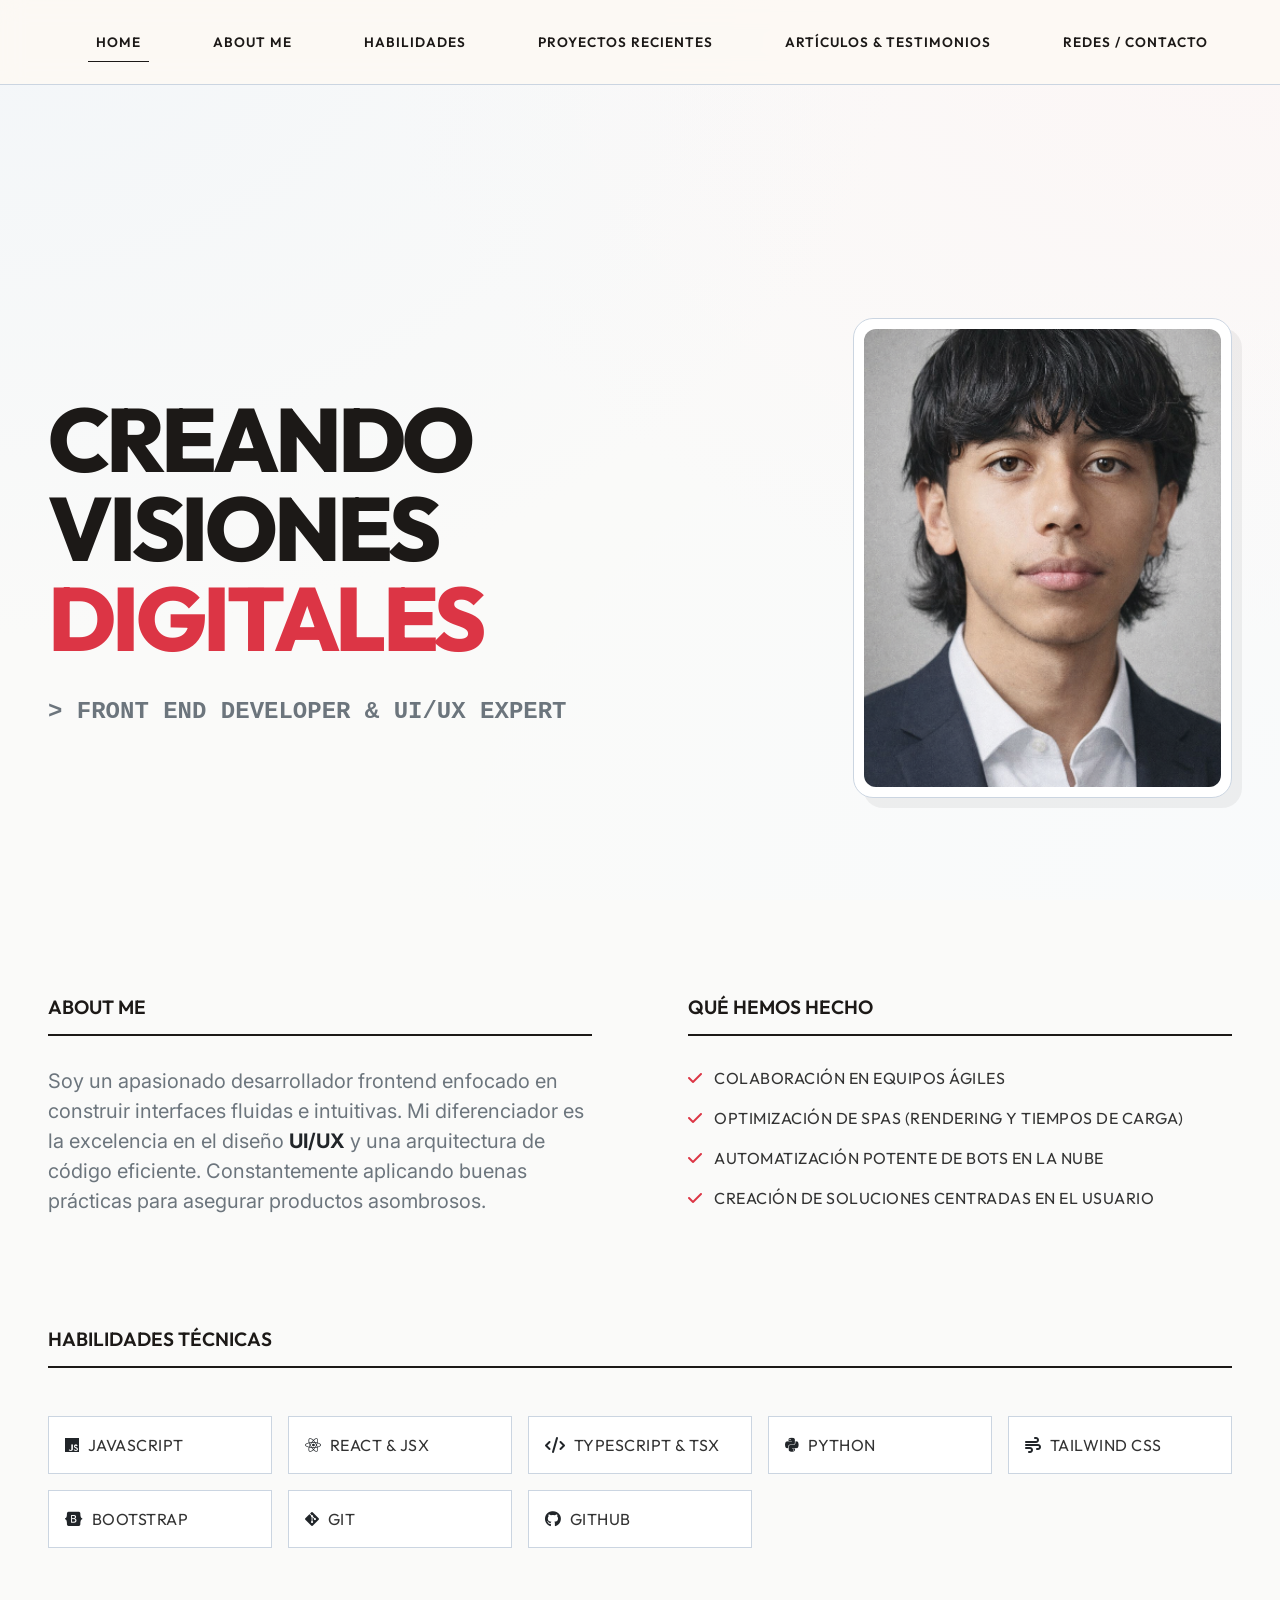
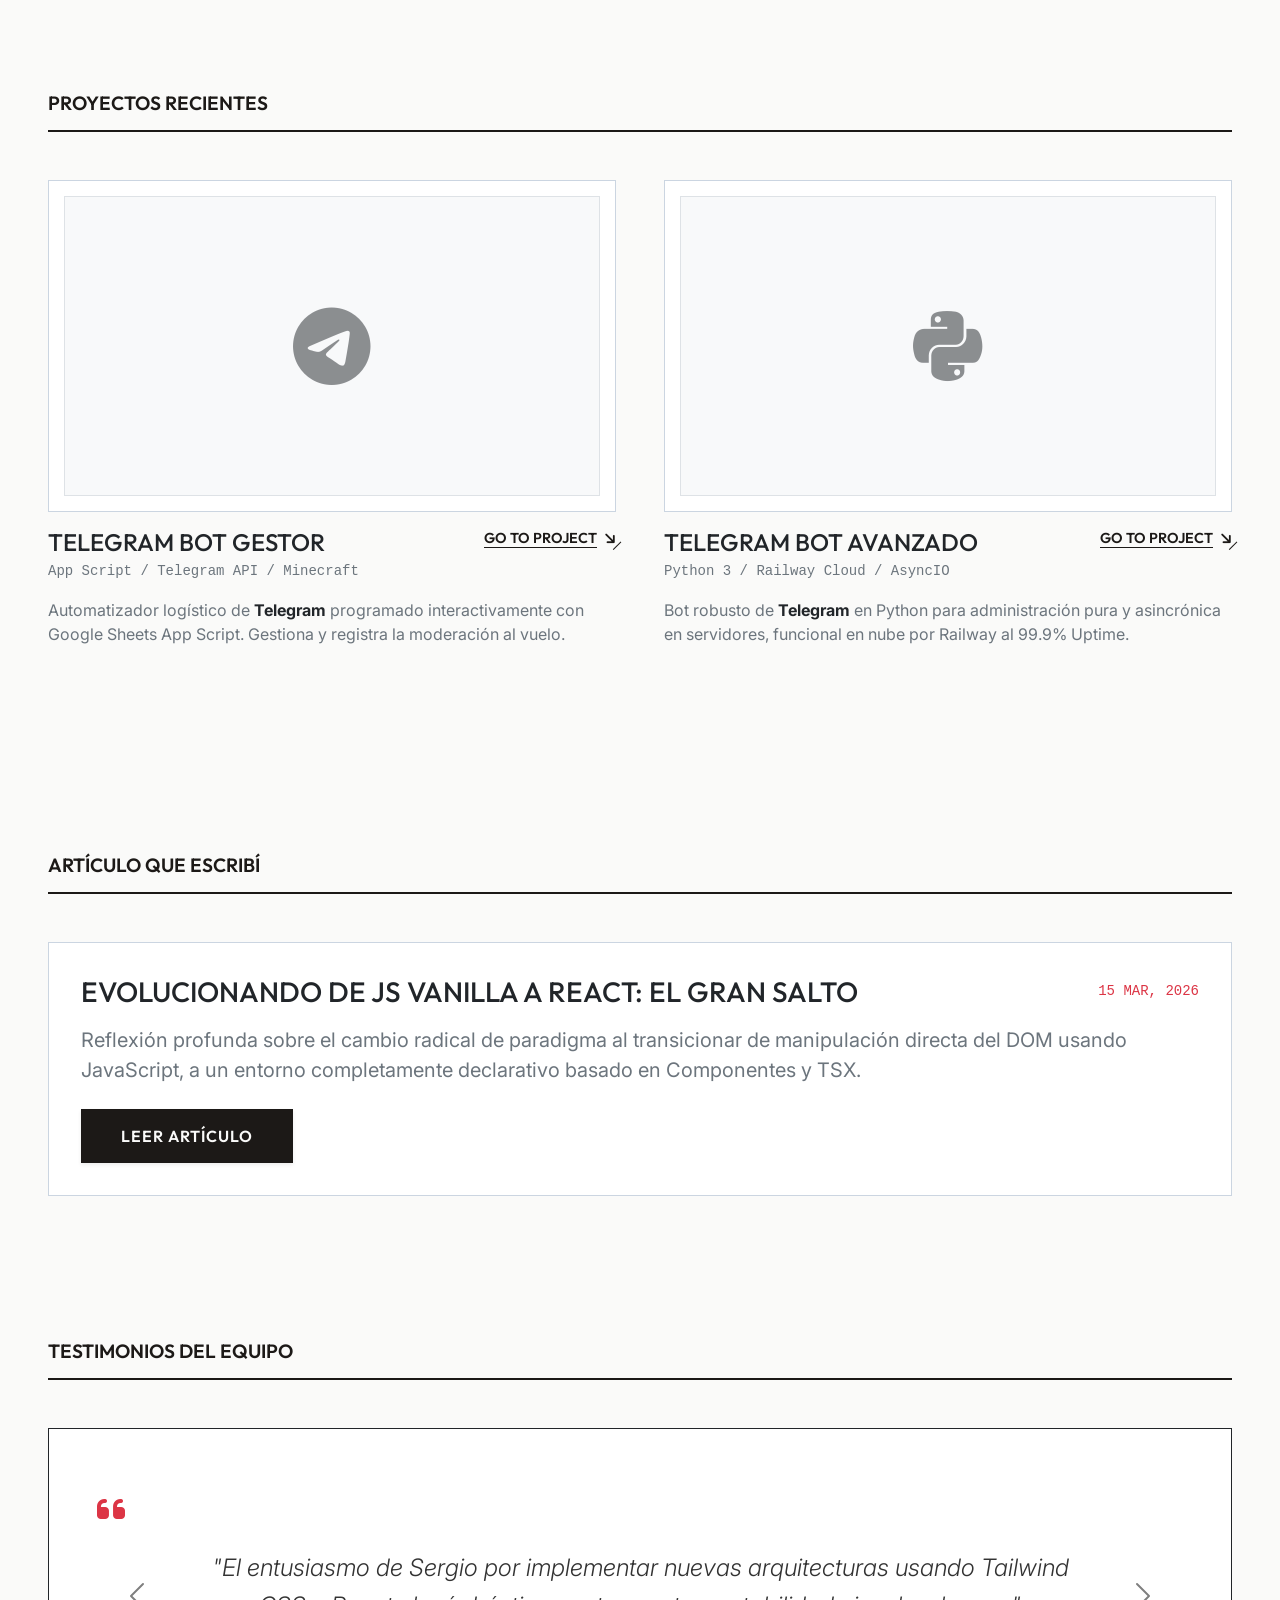
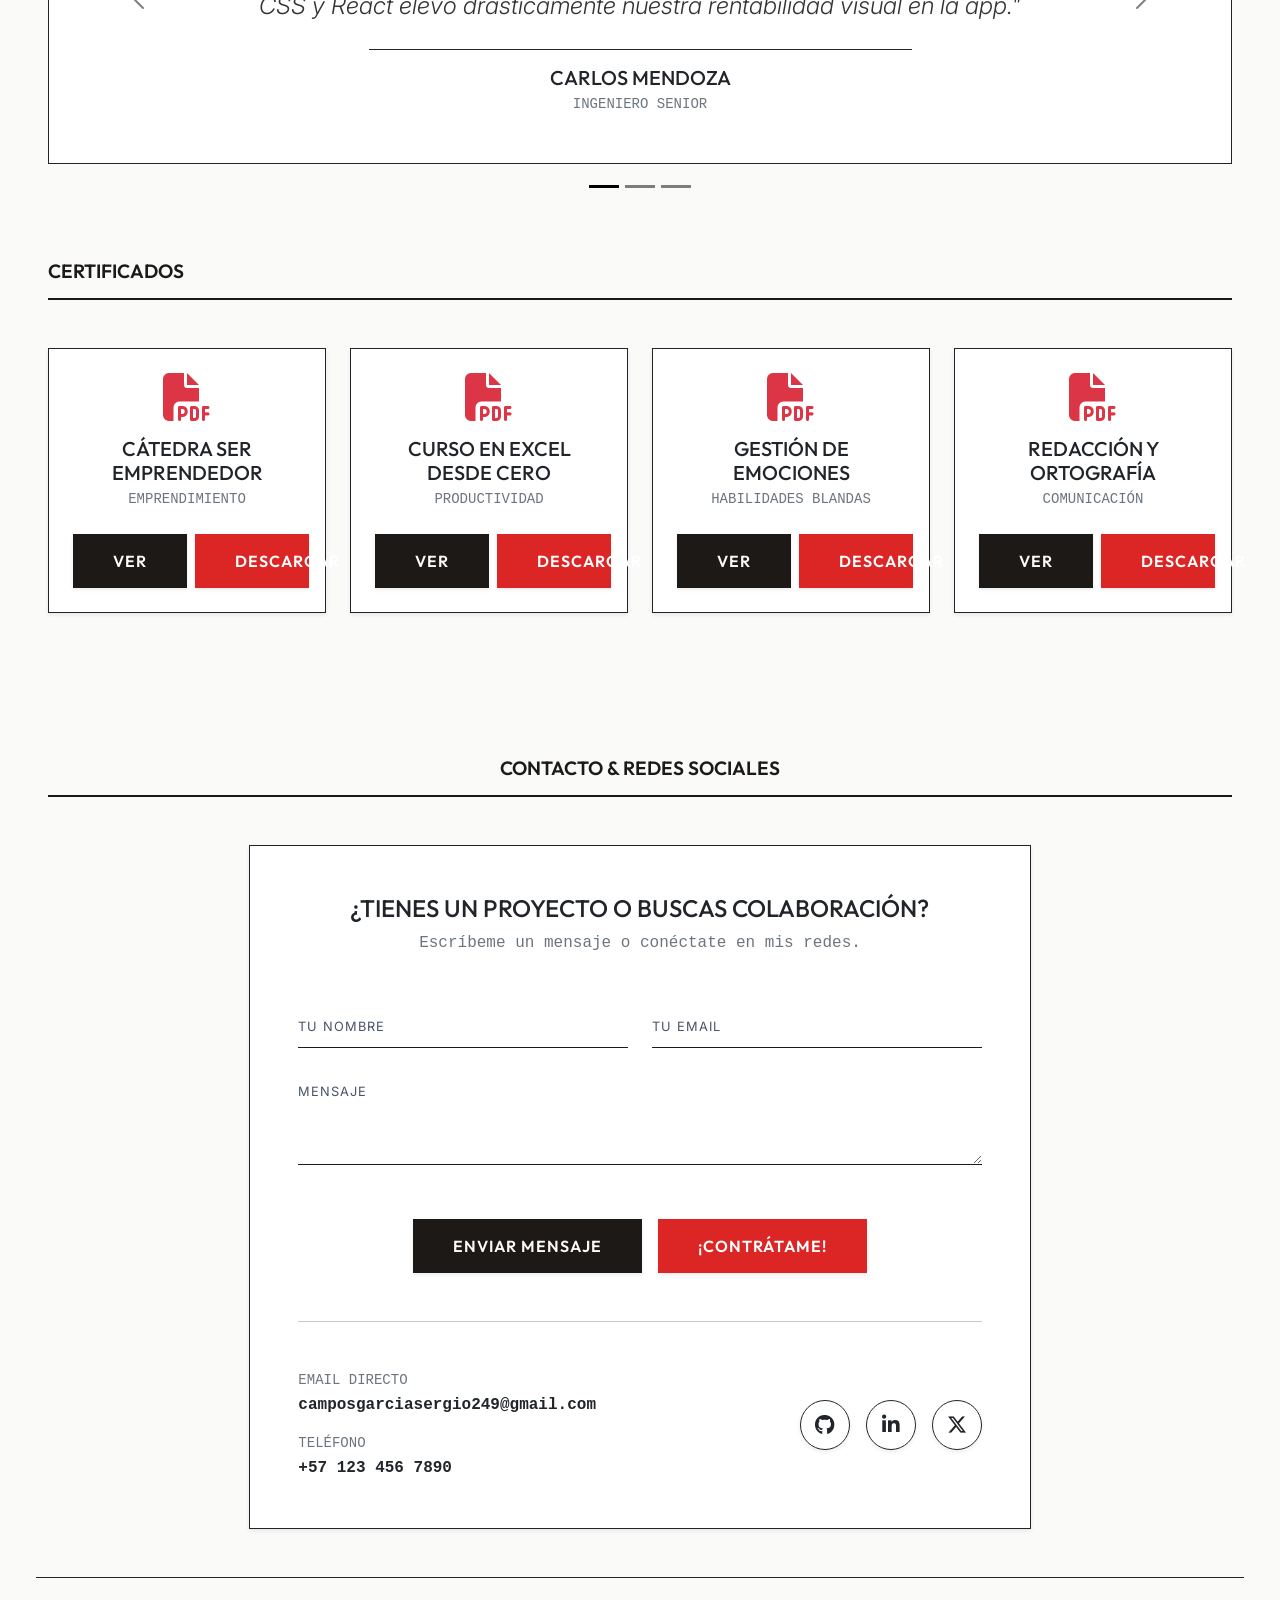
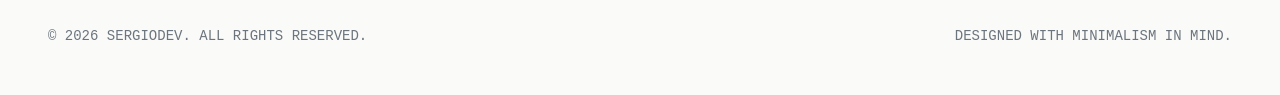
==== commit 31f2df09: "Add certificates section to index.html" ====
--- a/index.html
+++ b/index.html
@@ -307,6 +307,143 @@
 
     </main>
 
+    <!-- Certificates Section -->
+    <section id="certificates" class="py-5">
+      <section class="container-fluid px-4 px-lg-5">
+        <h2 class="header-line mb-5 fade-in-up">CERTIFICADOS</h2>
+
+        <article class="row g-4 fade-in-up">
+          <!-- Certificado 1 -->
+          <article class="col-md-6 col-lg-3">
+            <section
+              class="bg-white border border-dark p-4 d-flex flex-column h-100 shadow-sm"
+            >
+              <section class="mb-3 text-center">
+                <i class="fas fa-file-pdf fa-3x text-danger"></i>
+              </section>
+              <h5 class="title-font text-dark text-center mb-1">
+                CÁTEDRA SER EMPRENDEDOR
+              </h5>
+              <p class="text-secondary small font-monospace text-center mb-4">
+                EMPRENDIMIENTO
+              </p>
+              <section class="mt-auto d-flex gap-2">
+                <a
+                  href="Certificados/Catedra_ser_Emprendedor.pdf"
+                  target="_blank"
+                  class="btn-minimal text-decoration-none text-center w-50 shadow-sm"
+                  >VER</a
+                >
+                <a
+                  href="Certificados/Catedra_ser_Emprendedor.pdf"
+                  download
+                  class="btn-minimal text-decoration-none text-center w-50 shadow-sm"
+                  style="background-color: var(--bs-danger); color: #fff"
+                  >DESCARGAR</a
+                >
+              </section>
+            </section>
+          </article>
+
+          <!-- Certificado 2 -->
+          <article class="col-md-6 col-lg-3">
+            <section
+              class="bg-white border border-dark p-4 d-flex flex-column h-100 shadow-sm"
+            >
+              <section class="mb-3 text-center">
+                <i class="fas fa-file-pdf fa-3x text-danger"></i>
+              </section>
+              <h5 class="title-font text-dark text-center mb-1">
+                CURSO EN EXCEL DESDE CERO
+              </h5>
+              <p class="text-secondary small font-monospace text-center mb-4">
+                PRODUCTIVIDAD
+              </p>
+              <section class="mt-auto d-flex gap-2">
+                <a
+                  href="Certificados/Curso_en_Excel_desde_cero.pdf"
+                  target="_blank"
+                  class="btn-minimal text-decoration-none text-center w-50 shadow-sm"
+                  >VER</a
+                >
+                <a
+                  href="Certificados/Curso_en_Excel_desde_cero.pdf"
+                  download
+                  class="btn-minimal text-decoration-none text-center w-50 shadow-sm"
+                  style="background-color: var(--bs-danger); color: #fff"
+                  >DESCARGAR</a
+                >
+              </section>
+            </section>
+          </article>
+
+          <!-- Certificado 3 -->
+          <article class="col-md-6 col-lg-3">
+            <section
+              class="bg-white border border-dark p-4 d-flex flex-column h-100 shadow-sm"
+            >
+              <section class="mb-3 text-center">
+                <i class="fas fa-file-pdf fa-3x text-danger"></i>
+              </section>
+              <h5 class="title-font text-dark text-center mb-1">
+                GESTIÓN DE EMOCIONES
+              </h5>
+              <p class="text-secondary small font-monospace text-center mb-4">
+                HABILIDADES BLANDAS
+              </p>
+              <section class="mt-auto d-flex gap-2">
+                <a
+                  href="Certificados/GestionEmociones.pdf"
+                  target="_blank"
+                  class="btn-minimal text-decoration-none text-center w-50 shadow-sm"
+                  >VER</a
+                >
+                <a
+                  href="Certificados/GestionEmociones.pdf"
+                  download
+                  class="btn-minimal text-decoration-none text-center w-50 shadow-sm"
+                  style="background-color: var(--bs-danger); color: #fff"
+                  >DESCARGAR</a
+                >
+              </section>
+            </section>
+          </article>
+
+          <!-- Certificado 4 -->
+          <article class="col-md-6 col-lg-3">
+            <section
+              class="bg-white border border-dark p-4 d-flex flex-column h-100 shadow-sm"
+            >
+              <section class="mb-3 text-center">
+                <i class="fas fa-file-pdf fa-3x text-danger"></i>
+              </section>
+              <h5 class="title-font text-dark text-center mb-1">
+                REDACCIÓN Y ORTOGRAFÍA
+              </h5>
+              <p class="text-secondary small font-monospace text-center mb-4">
+                COMUNICACIÓN
+              </p>
+              <section class="mt-auto d-flex gap-2">
+                <a
+                  href="Certificados/RedaccionOrtografia.pdf"
+                  target="_blank"
+                  class="btn-minimal text-decoration-none text-center w-50 shadow-sm"
+                  >VER</a
+                >
+                <a
+                  href="Certificados/RedaccionOrtografia.pdf"
+                  download
+                  class="btn-minimal text-decoration-none text-center w-50 shadow-sm"
+                  style="background-color: var(--bs-danger); color: #fff"
+                  >DESCARGAR</a
+                >
+              </section>
+            </section>
+          </article>
+        </article>
+      </section>
+    </section>
+
     <!-- Footer / Redes Sociales / Contacto -->
     <footer id="contact" class="pb-5 pt-5 mt-5">
         <section class="container-fluid px-4 px-lg-5 fade-in-up">
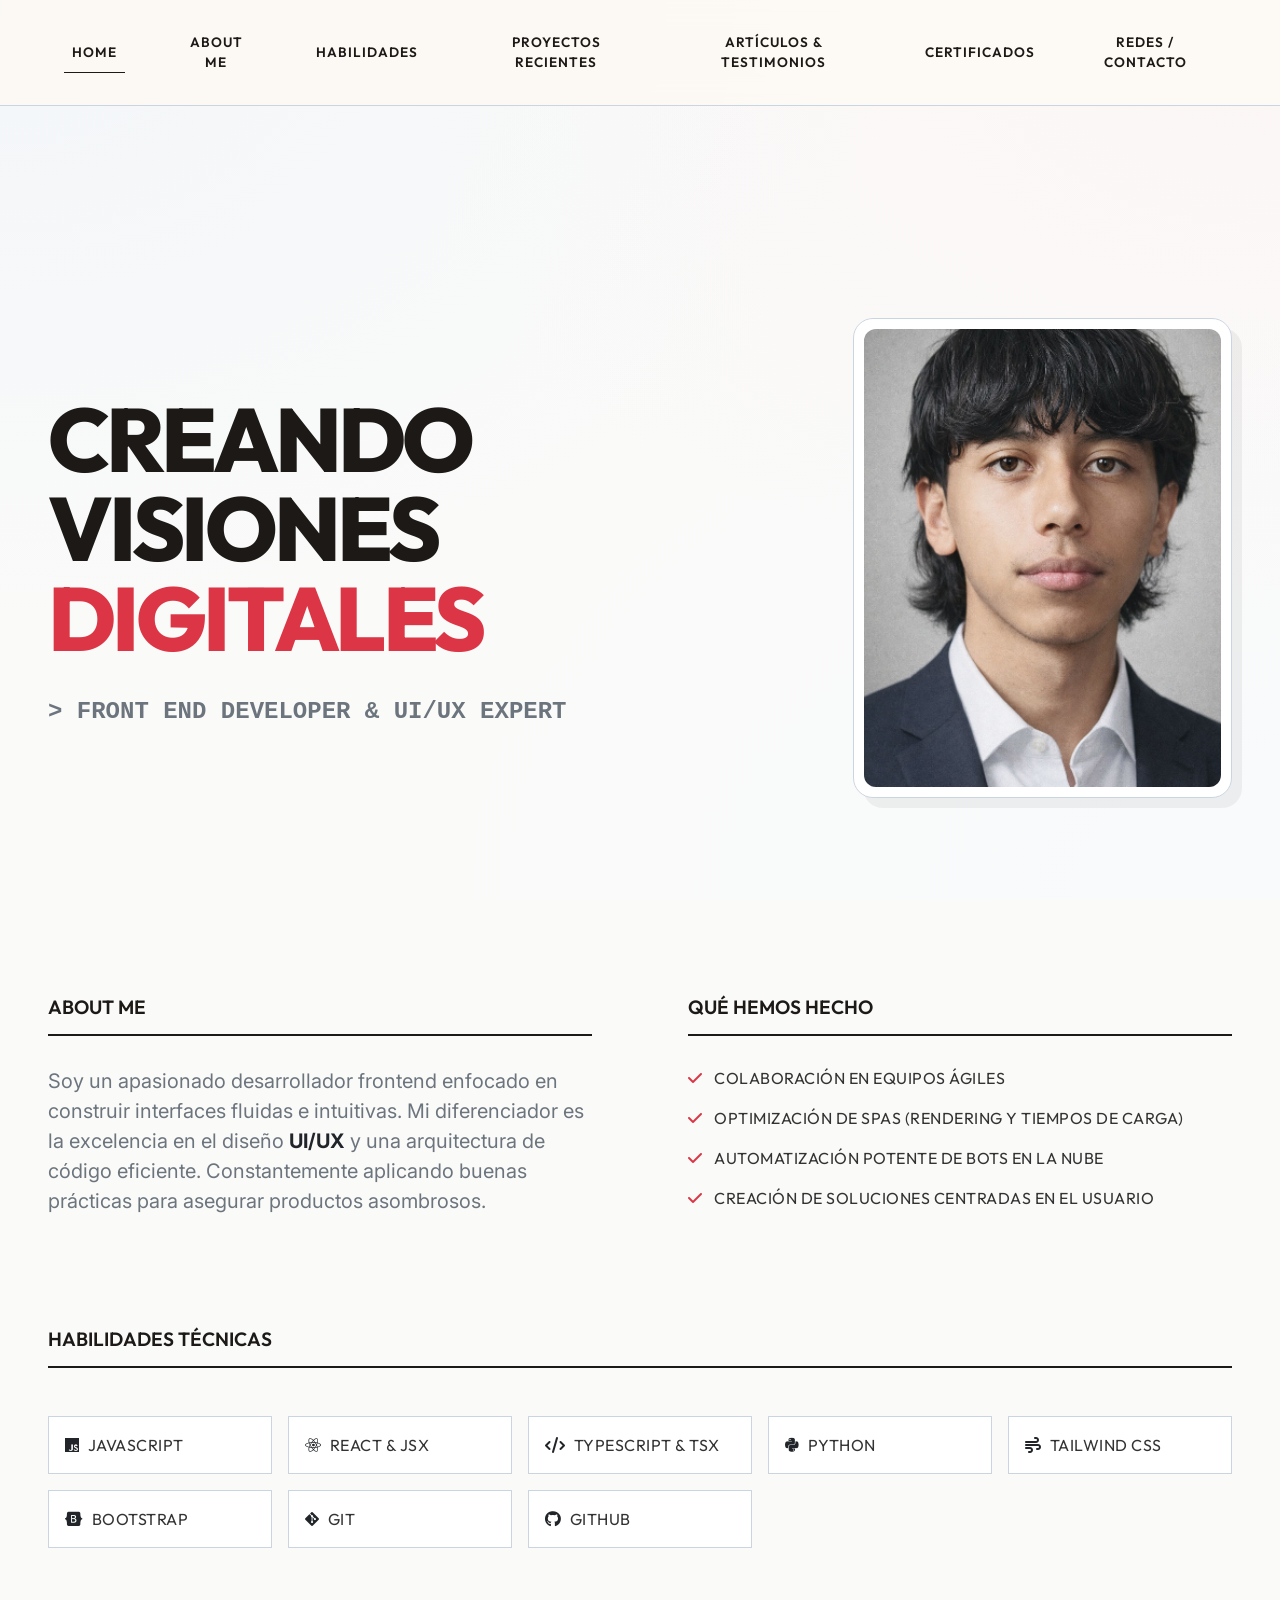
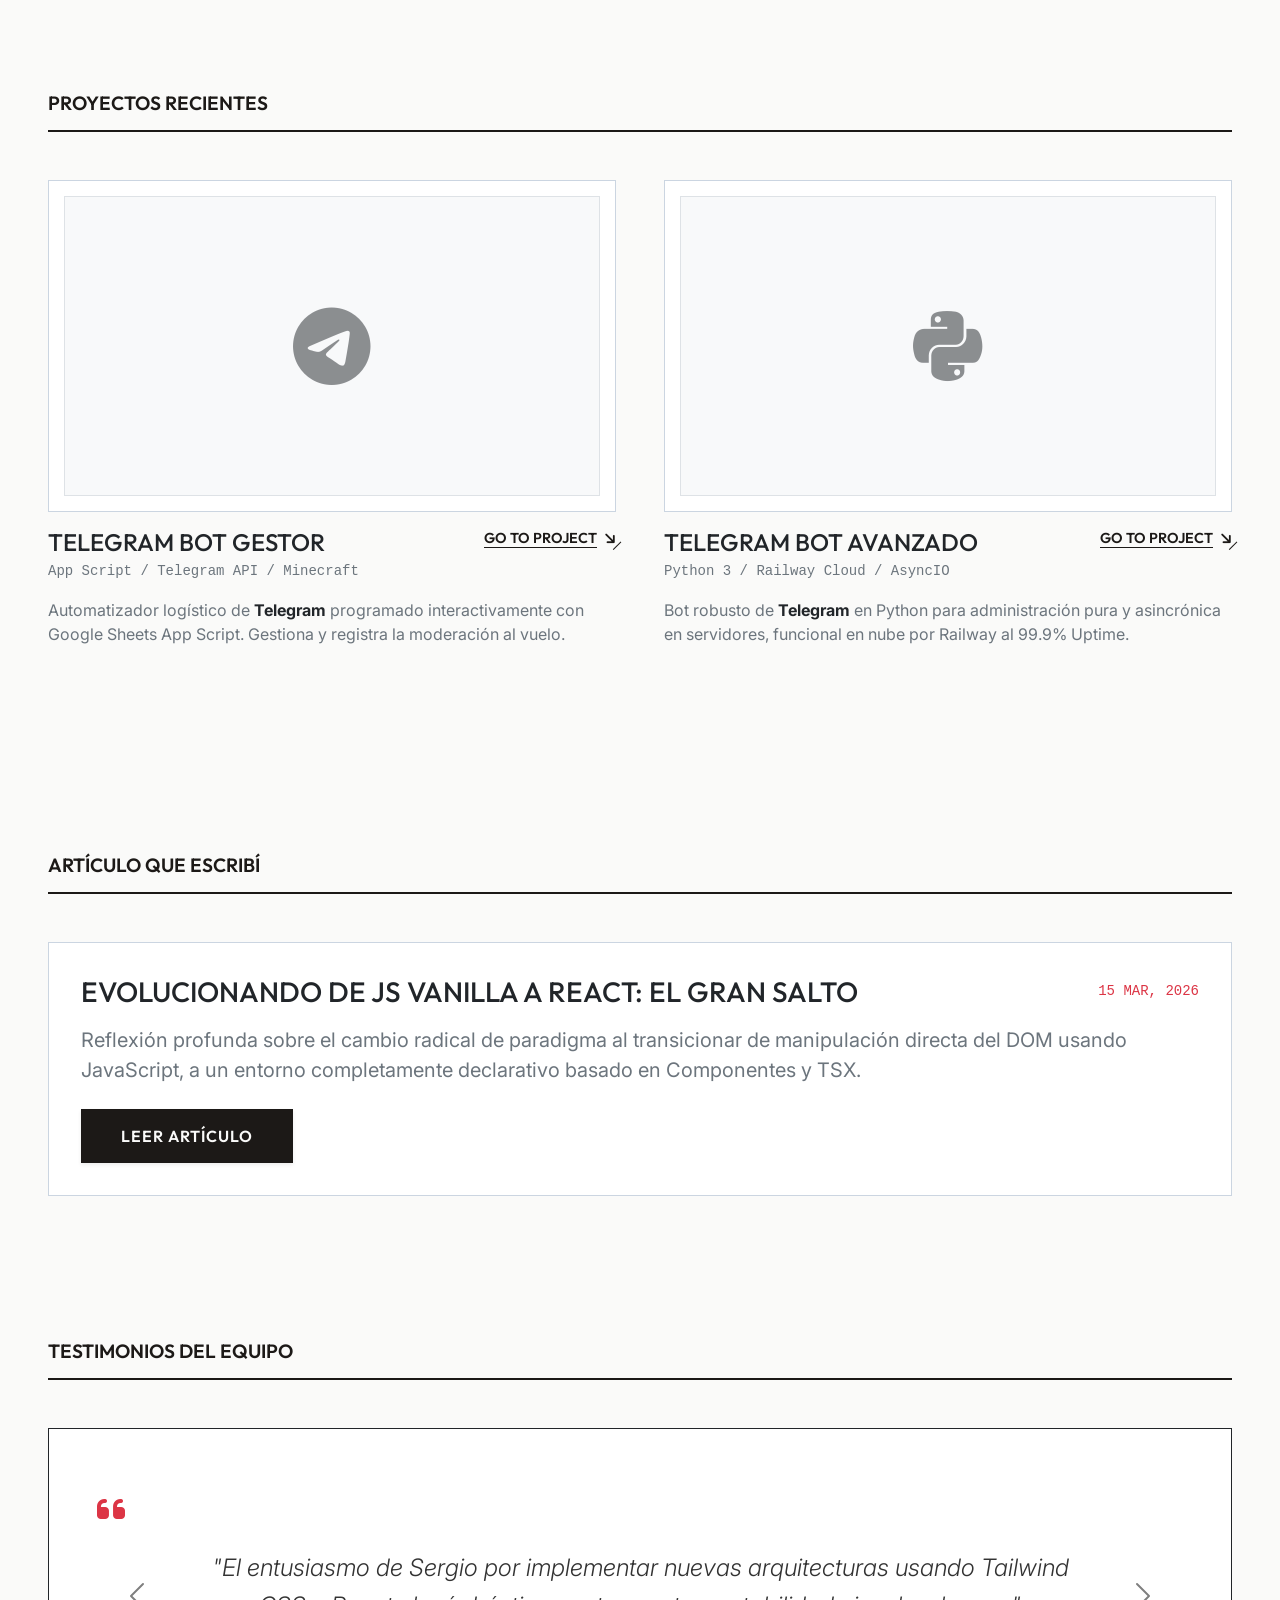
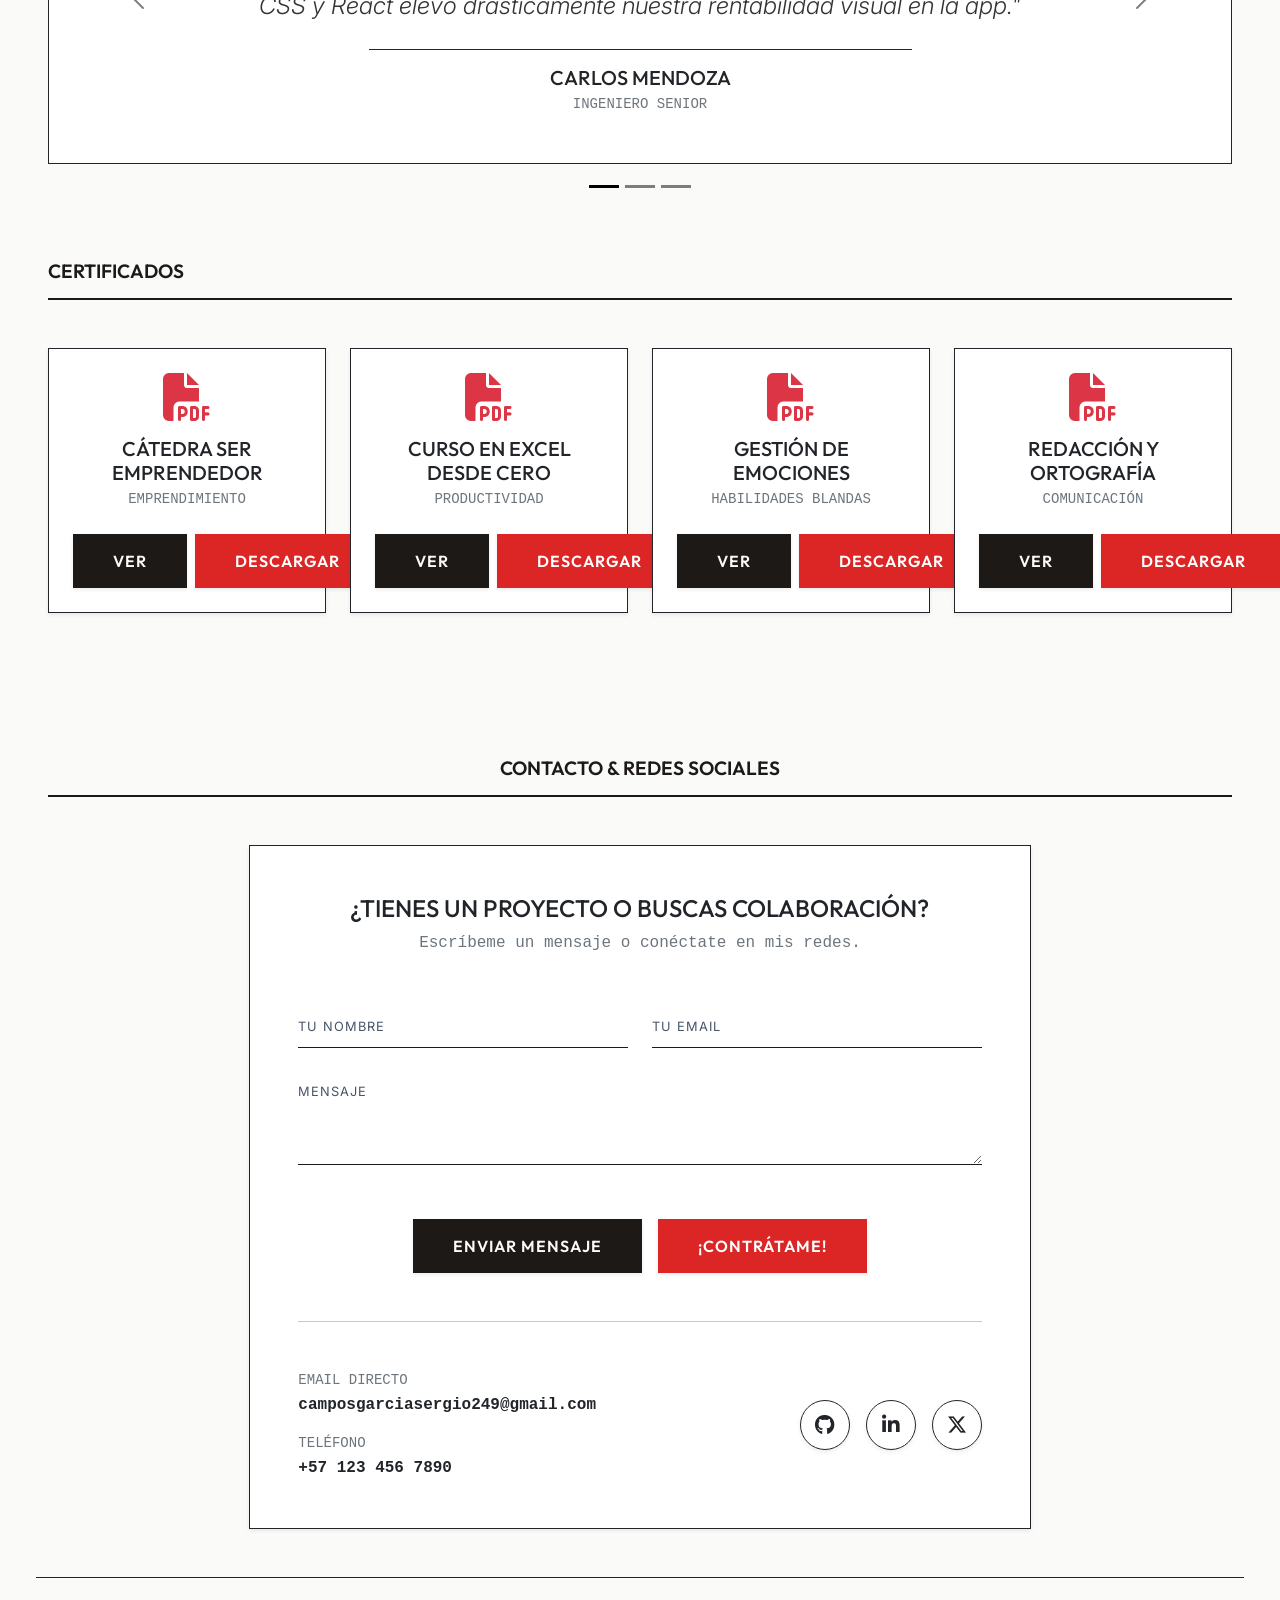
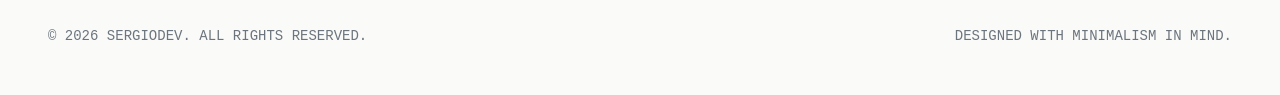
==== commit 37933ce3: "Add certificates link to navbar and fix download button width" ====
--- a/index.html
+++ b/index.html
@@ -45,6 +45,9 @@
                     </li>
                     <li class="nav-item">
                         <a class="nav-link" href="#article">ARTÍCULOS & TESTIMONIOS</a>
+                    </li>
+                    <li class="nav-item">
+                        <a class="nav-link" href="#certificates">CERTIFICADOS</a>
                     </li>
                 </ul>
                 <ul class="navbar-nav text-center mt-3 mt-lg-0">
@@ -331,13 +334,13 @@
                 <a
                   href="Certificados/Catedra_ser_Emprendedor.pdf"
                   target="_blank"
-                  class="btn-minimal text-decoration-none text-center w-50 shadow-sm"
+                  class="btn-minimal text-decoration-none text-center flex-fill shadow-sm"
                   >VER</a
                 >
                 <a
                   href="Certificados/Catedra_ser_Emprendedor.pdf"
                   download
-                  class="btn-minimal text-decoration-none text-center w-50 shadow-sm"
+                  class="btn-minimal text-decoration-none text-center flex-fill shadow-sm"
                   style="background-color: var(--bs-danger); color: #fff"
                   >DESCARGAR</a
                 >
@@ -363,13 +366,13 @@
                 <a
                   href="Certificados/Curso_en_Excel_desde_cero.pdf"
                   target="_blank"
-                  class="btn-minimal text-decoration-none text-center w-50 shadow-sm"
+                  class="btn-minimal text-decoration-none text-center flex-fill shadow-sm"
                   >VER</a
                 >
                 <a
                   href="Certificados/Curso_en_Excel_desde_cero.pdf"
                   download
-                  class="btn-minimal text-decoration-none text-center w-50 shadow-sm"
+                  class="btn-minimal text-decoration-none text-center flex-fill shadow-sm"
                   style="background-color: var(--bs-danger); color: #fff"
                   >DESCARGAR</a
                 >
@@ -395,13 +398,13 @@
                 <a
                   href="Certificados/GestionEmociones.pdf"
                   target="_blank"
-                  class="btn-minimal text-decoration-none text-center w-50 shadow-sm"
+                  class="btn-minimal text-decoration-none text-center flex-fill shadow-sm"
                   >VER</a
                 >
                 <a
                   href="Certificados/GestionEmociones.pdf"
                   download
-                  class="btn-minimal text-decoration-none text-center w-50 shadow-sm"
+                  class="btn-minimal text-decoration-none text-center flex-fill shadow-sm"
                   style="background-color: var(--bs-danger); color: #fff"
                   >DESCARGAR</a
                 >
@@ -427,13 +430,13 @@
                 <a
                   href="Certificados/RedaccionOrtografia.pdf"
                   target="_blank"
-                  class="btn-minimal text-decoration-none text-center w-50 shadow-sm"
+                  class="btn-minimal text-decoration-none text-center flex-fill shadow-sm"
                   >VER</a
                 >
                 <a
                   href="Certificados/RedaccionOrtografia.pdf"
                   download
-                  class="btn-minimal text-decoration-none text-center w-50 shadow-sm"
+                  class="btn-minimal text-decoration-none text-center flex-fill shadow-sm"
                   style="background-color: var(--bs-danger); color: #fff"
                   >DESCARGAR</a
                 >
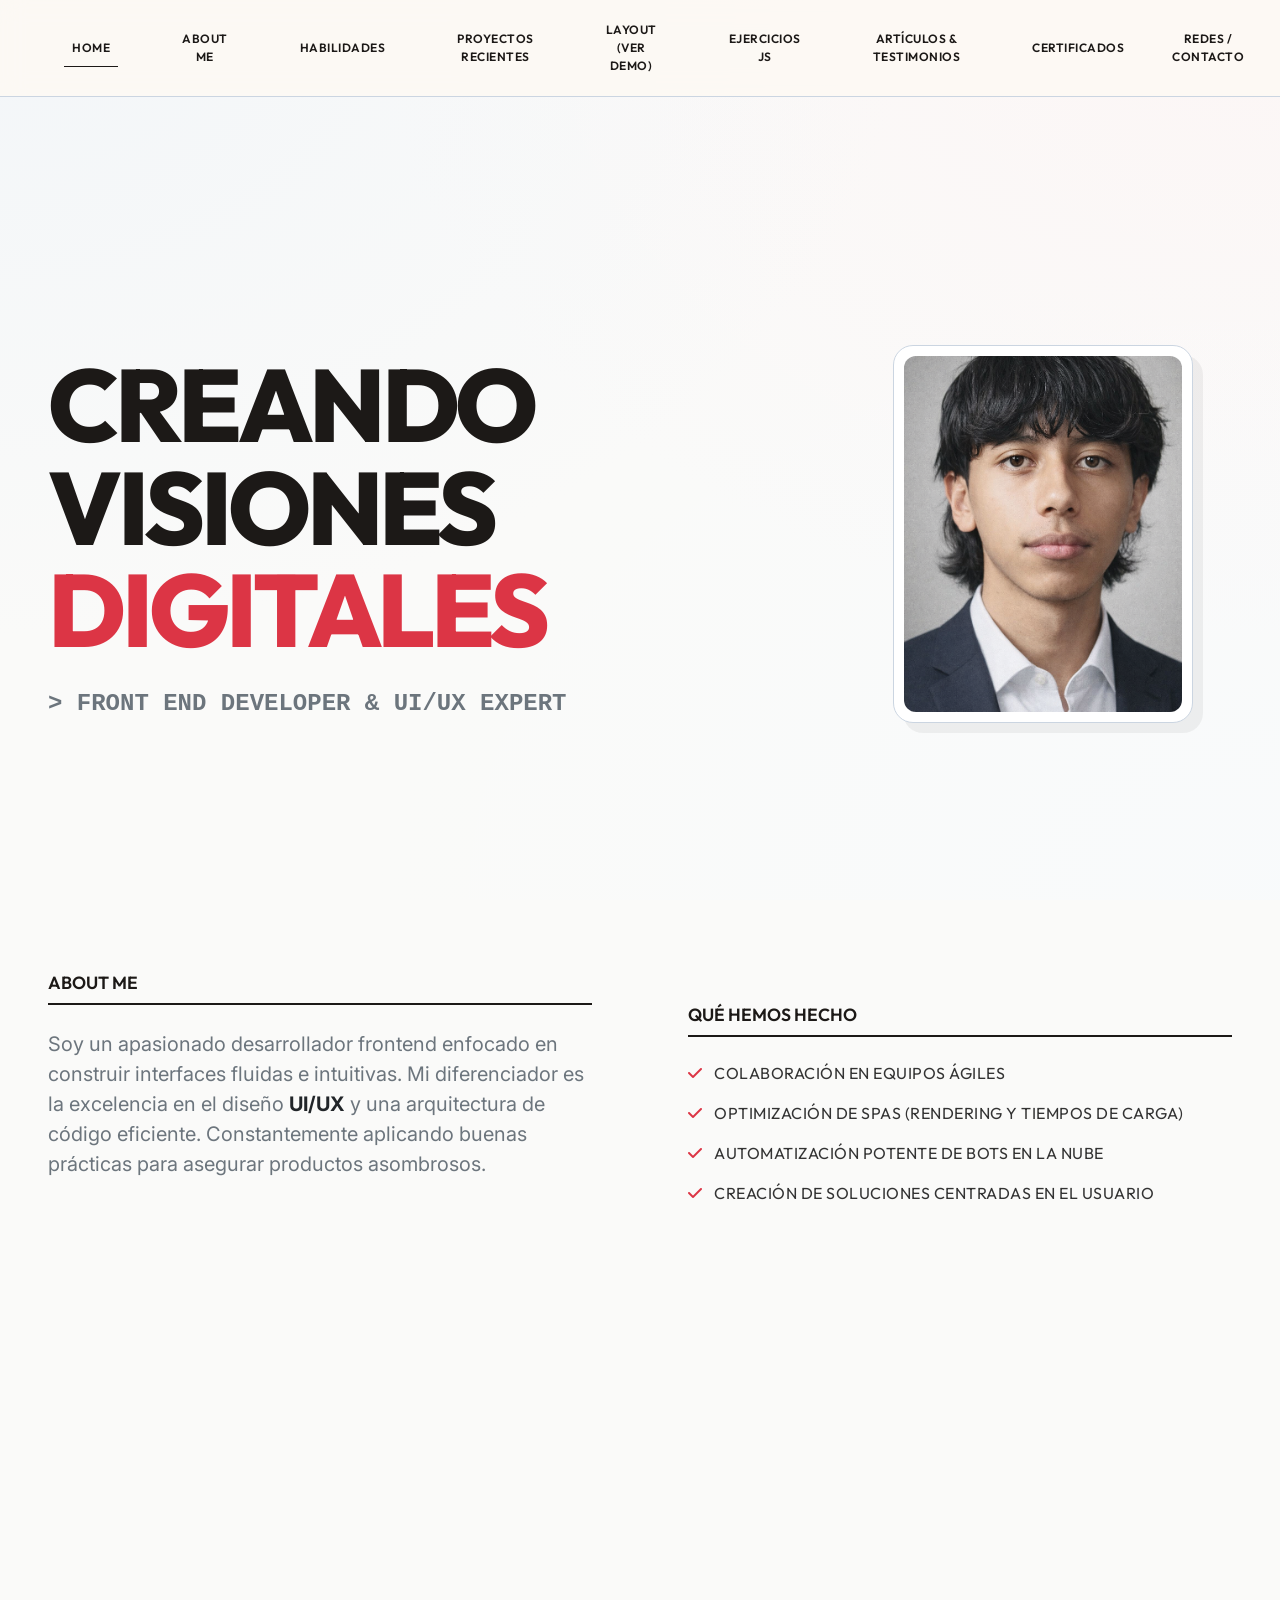
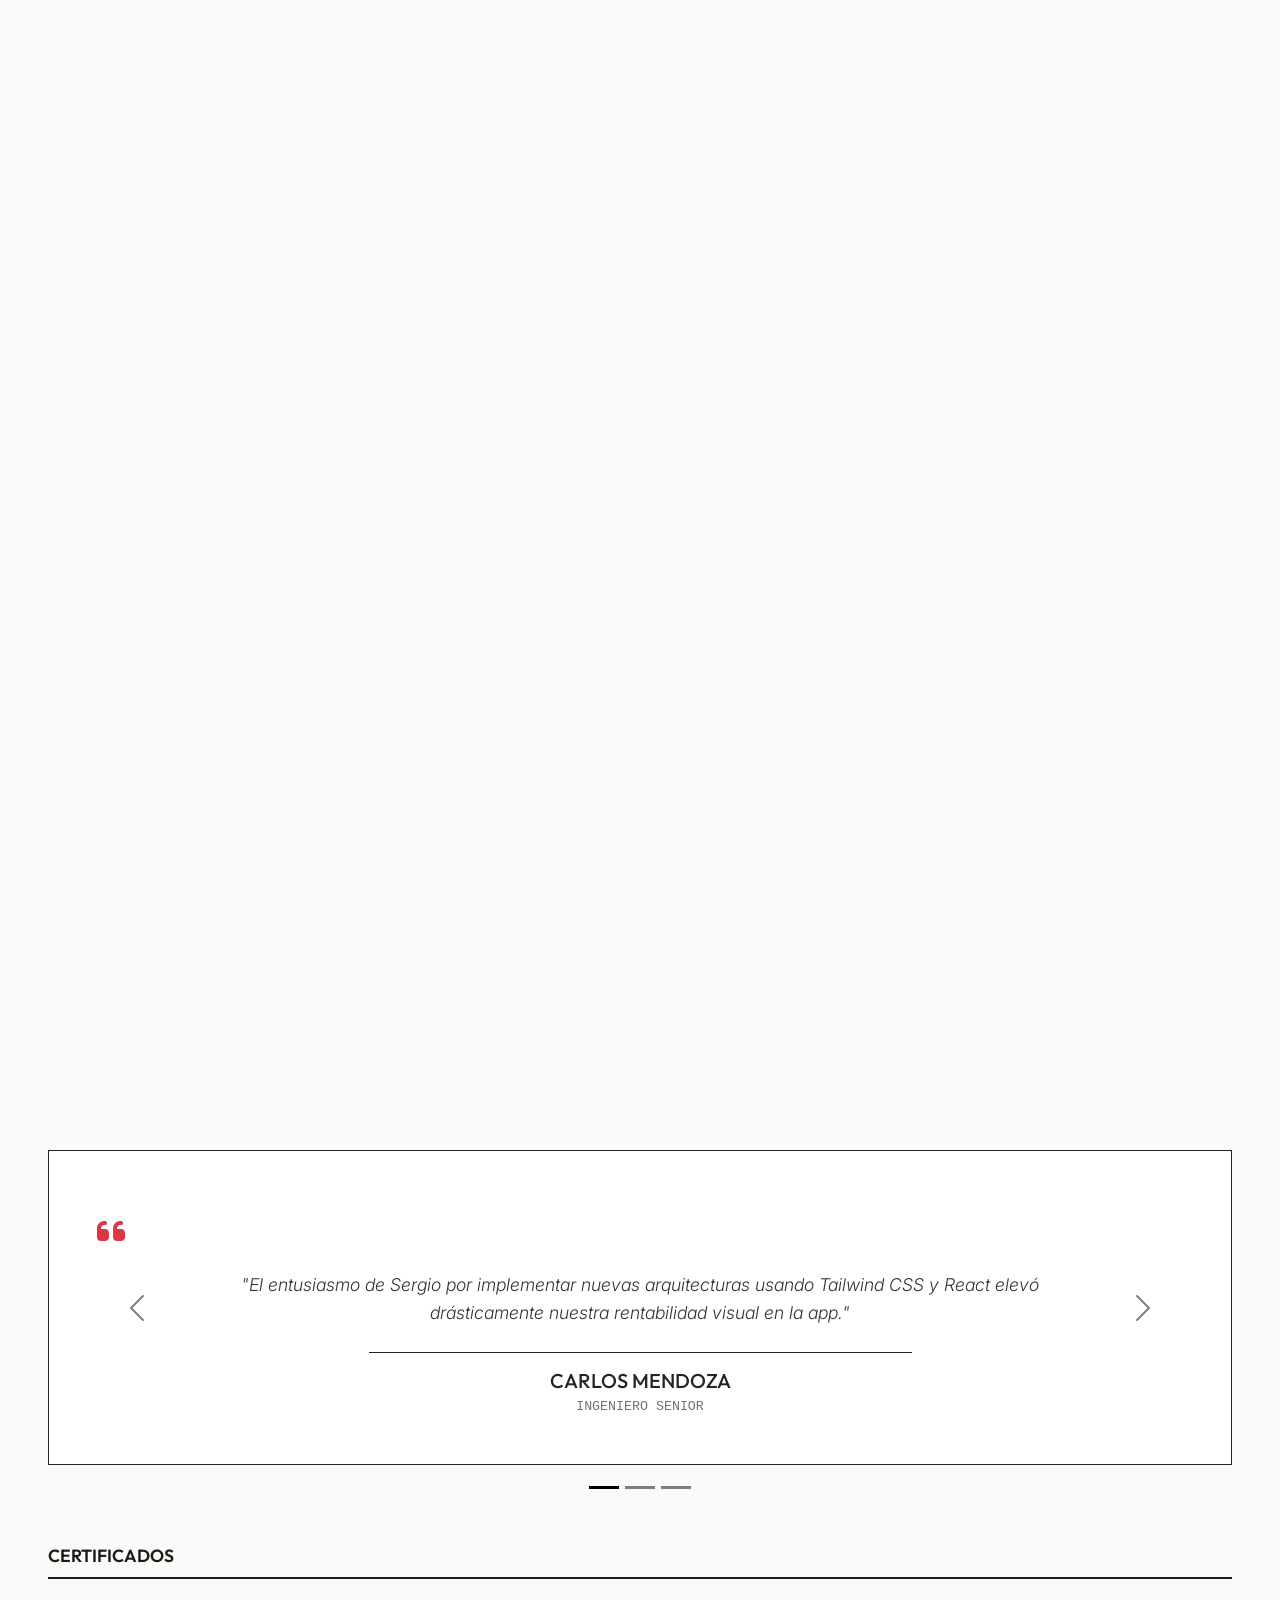
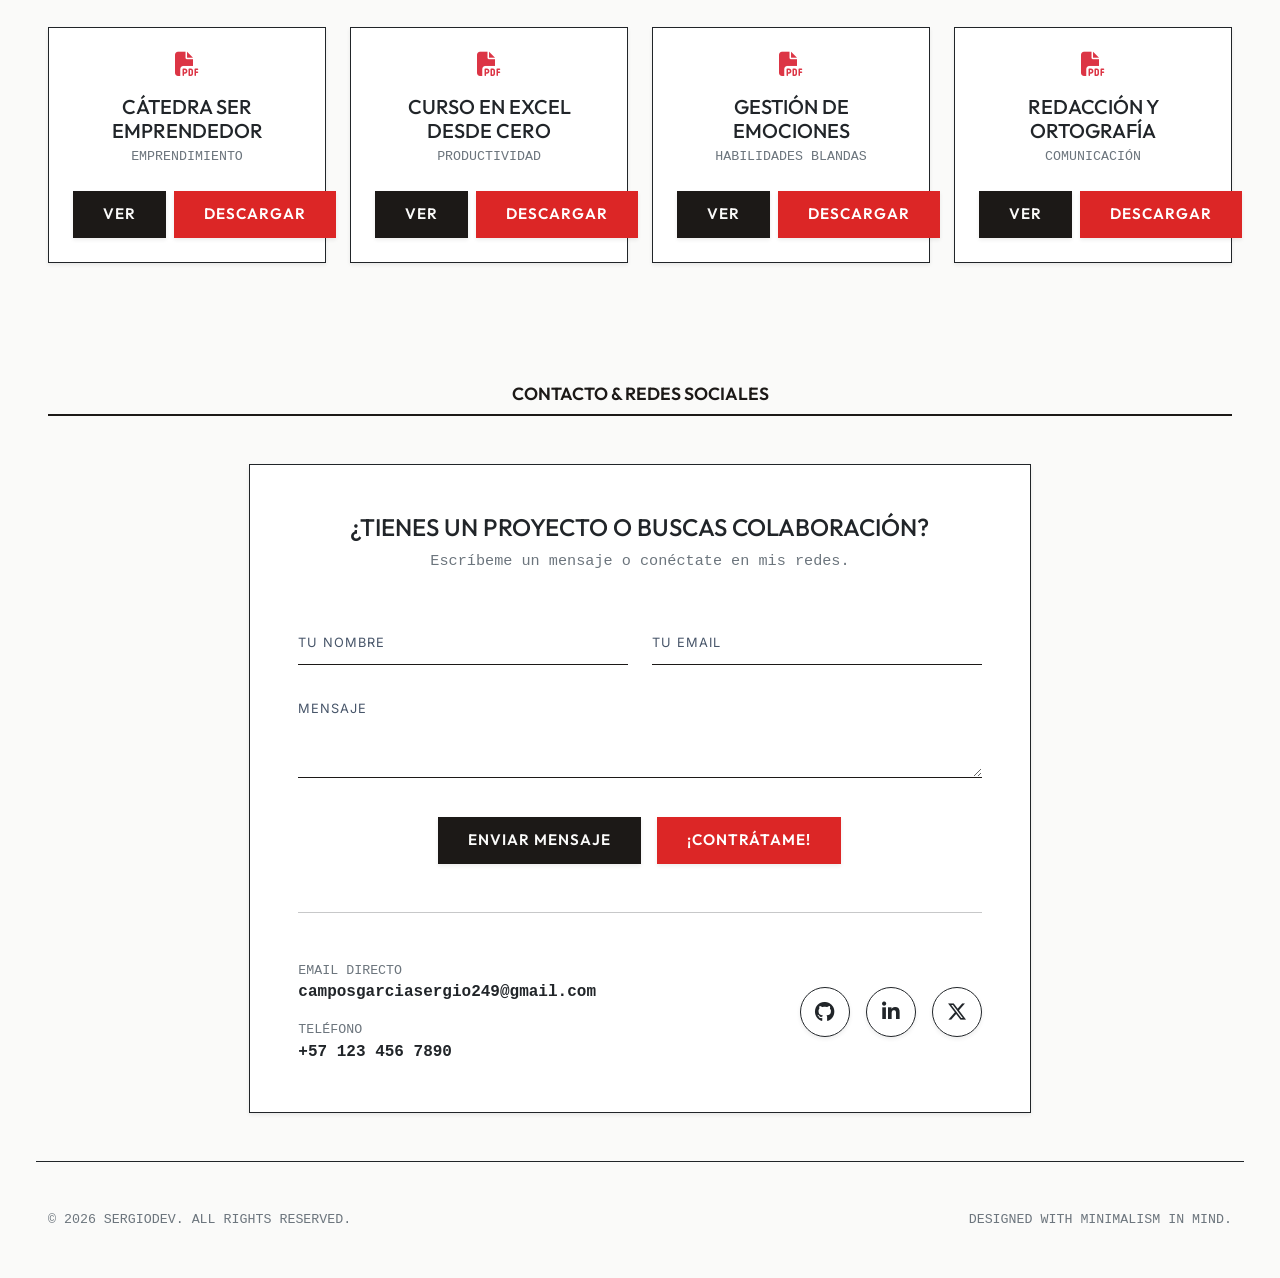
==== commit 069b412b: "feat: integrate semantic layout and JS exercises dashboard, plus global scale reduction" ====
--- a/index.html
+++ b/index.html
@@ -44,6 +44,12 @@
                         <a class="nav-link" href="#projects">PROYECTOS RECIENTES</a>
                     </li>
                     <li class="nav-item">
+                        <a class="nav-link" href="layout.html">LAYOUT (VER DEMO)</a>
+                    </li>
+                    <li class="nav-item">
+                        <a class="nav-link" href="ejercicios.html">EJERCICIOS JS</a>
+                    </li>
+                    <li class="nav-item">
                         <a class="nav-link" href="#article">ARTÍCULOS & TESTIMONIOS</a>
                     </li>
                     <li class="nav-item">
@@ -66,7 +72,7 @@
                 <article class="row align-items-center mt-5 pt-5">
                     <!-- Left side: Giant Text -->
                     <article class="col-lg-8 fade-in-up">
-                        <h1 class="hero-title" style="font-size: clamp(3rem, 7vw, 7rem);">
+                        <h1 class="hero-title">
                             CREANDO<br>
                             VISIONES<br>
                             <span class="text-danger">DIGITALES</span>
@@ -330,7 +336,7 @@
               <p class="text-secondary small font-monospace text-center mb-4">
                 EMPRENDIMIENTO
               </p>
-              <section class="mt-auto d-flex gap-2">
+              <section class="mt-auto d-flex gap-2 certificate-btns">
                 <a
                   href="Certificados/Catedra_ser_Emprendedor.pdf"
                   target="_blank"
@@ -362,7 +368,7 @@
               <p class="text-secondary small font-monospace text-center mb-4">
                 PRODUCTIVIDAD
               </p>
-              <section class="mt-auto d-flex gap-2">
+              <section class="mt-auto d-flex gap-2 certificate-btns">
                 <a
                   href="Certificados/Curso_en_Excel_desde_cero.pdf"
                   target="_blank"
@@ -394,7 +400,7 @@
               <p class="text-secondary small font-monospace text-center mb-4">
                 HABILIDADES BLANDAS
               </p>
-              <section class="mt-auto d-flex gap-2">
+              <section class="mt-auto d-flex gap-2 certificate-btns">
                 <a
                   href="Certificados/GestionEmociones.pdf"
                   target="_blank"
@@ -426,7 +432,7 @@
               <p class="text-secondary small font-monospace text-center mb-4">
                 COMUNICACIÓN
               </p>
-              <section class="mt-auto d-flex gap-2">
+              <section class="mt-auto d-flex gap-2 certificate-btns">
                 <a
                   href="Certificados/RedaccionOrtografia.pdf"
                   target="_blank"
--- a/css/style.css
+++ b/css/style.css
@@ -23,6 +23,7 @@
     background-color: var(--bg-color);
     color: var(--text-color);
     font-family: var(--font-body);
+    font-size: 0.95rem; /* Reduced from default */
     font-weight: 400;
     -webkit-font-smoothing: antialiased;
     overflow-x: hidden;
@@ -48,19 +49,19 @@
 
 /* Let's make the main title HUGE like "UI/UX DESIGNER" */
 .hero-title {
-    font-size: clamp(4rem, 10vw, 9rem);
+    font-size: clamp(2.5rem, 8vw, 6.5rem); /* Reduced scale */
     font-weight: 800;
     line-height: 1;
     letter-spacing: -0.04em;
-    margin-bottom: 2rem;
+    margin-bottom: 1.5rem;
 }
 
 /*==================================================================
   [3. Navbar]
 ==================================================================*/
 .navbar {
-    padding-top: 1.5rem;
-    padding-bottom: 1.5rem;
+    padding-top: 0.8rem; /* Reduced from 1.5rem */
+    padding-bottom: 0.8rem;
     border-bottom: 1px solid var(--border-color);
     background-color: rgba(253, 249, 244, 0.85) !important;
     backdrop-filter: blur(12px);
@@ -72,9 +73,9 @@
     font-family: var(--font-heading);
     color: var(--text-color) !important;
     text-transform: uppercase;
-    font-size: 0.85rem;
+    font-size: 0.75rem; /* Reduced from 0.85rem */
     font-weight: 600;
-    letter-spacing: 1px;
+    letter-spacing: 0.5px;
     margin: 0 1rem;
     position: relative;
 }
@@ -142,9 +143,9 @@
 /* Minimalist thick divider for headers */
 .header-line {
     border-bottom: 2px solid var(--text-color);
-    padding-bottom: 15px;
-    margin-bottom: 30px;
-    font-size: 1.2rem;
+    padding-bottom: 10px;
+    margin-bottom: 20px;
+    font-size: 1.1rem; /* Reduced from 1.2rem */
     font-weight: 600;
 }
 
@@ -289,7 +290,7 @@
     background-color: var(--text-color);
     color: var(--bg-color);
     border: none;
-    padding: 15px 40px;
+    padding: 12px 30px; /* Reduced from 15px 40px */
     font-family: var(--font-heading);
     text-transform: uppercase;
     font-weight: 600;
@@ -344,7 +345,7 @@
 /* Testimonials & Article minimal */
 .testimonial-text {
     font-family: var(--font-body);
-    font-size: 1.5rem;
+    font-size: 1.1rem; /* Reduced from 1.5rem */
     font-weight: 300;
     line-height: 1.6;
     color: #333;
@@ -364,3 +365,221 @@
 /* Custom CSS fade in animations (Static) */
 @keyframes fadeInUp { from { opacity: 0; transform: translateY(30px); } to { opacity: 1; transform: translateY(0); } }
 .fade-in-up { animation: fadeInUp 0.8s ease-out forwards; }
+
+/*==================================================================
+  [10. Responsiveness & Scale Optimization]
+==================================================================*/
+@media (max-width: 991.98px) {
+    .hero-title {
+        font-size: clamp(2.5rem, 9vw, 5rem) !important;
+        margin-bottom: 1.5rem;
+    }
+    
+    .py-6 {
+        padding-top: 4rem;
+        padding-bottom: 4rem;
+    }
+    
+    .technical-grid {
+        grid-template-columns: repeat(auto-fill, minmax(150px, 1fr));
+    }
+}
+
+@media (max-width: 767.98px) {
+    body {
+        font-size: 0.95rem;
+    }
+
+    .header-line {
+        font-size: 1rem;
+        padding-bottom: 10px;
+        margin-bottom: 20px;
+    }
+
+    .btn-minimal {
+        padding: 12px 25px;
+        font-size: 0.85rem;
+    }
+
+    /* Icon resizing */
+    .fa-3x { font-size: 2rem !important; }
+    .fa-5x { font-size: 3.5rem !important; }
+    
+    /* Spacing adjustments */
+    .py-5 {
+        padding-top: 2.5rem !important;
+        padding-bottom: 2.5rem !important;
+    }
+    
+    .mt-5 {
+        margin-top: 2rem !important;
+    }
+
+    /* Testimonial adjustments */
+    .testimonial-text {
+        font-size: 1.1rem;
+    }
+
+    /* Article box */
+    .article-box {
+        padding: 1.5rem;
+    }
+}
+
+/* Global Spacing Reductions */
+.py-5 { padding-top: 2.5rem !important; padding-bottom: 2.5rem !important; }
+.py-6 { padding-top: 3.5rem !important; padding-bottom: 3.5rem !important; }
+.mt-5 { margin-top: 2rem !important; }
+
+/* Icon Reductions */
+.fa-5x { font-size: 2.5rem !important; } /* Scaled down */
+.fa-3x { font-size: 1.5rem !important; } /* Scaled down */
+
+/* Hero Image Scale */
+.hero-img-container {
+    max-width: 300px; /* Reduced from 400px */
+}
+
+/* Projects Image Wrapper */
+.project-img-wrapper section {
+    min-height: 200px !important; /* Reduced from 300px */
+}
+
+@media (max-width: 575.98px) {
+    .hero-title {
+        font-size: clamp(2rem, 10vw, 3.5rem) !important;
+    }
+    
+    .hero-img-container {
+        max-width: 220px; /* Even smaller on phones */
+    }
+
+    /* Certificates Button Spacing Fix */
+    .certificate-btns {
+        flex-direction: column;
+        width: 100%;
+    }
+    
+    .certificate-btns .btn-minimal {
+        width: 100%;
+        text-align: center;
+    }
+}
+
+/*==================================================================
+  [11. Structural Layout Demo (No DIVs)]
+==================================================================*/
+.layout-demo-section {
+    padding: 2rem 0;
+}
+
+.structural-outer {
+    border: 8px solid #6b21a8; /* Reduced border */
+    background: #fff;
+    padding: 8px; /* Reduced padding */
+    margin: 2rem auto; /* Centered with auto */
+    max-width: 500px; /* Constrained width to look like a phone/rectangle */
+    transition: all 0.3s ease;
+}
+
+.box-wrapper {
+    border: 4px solid #000;
+    margin-bottom: 20px;
+    padding: 10px;
+    display: flex;
+    flex-direction: column;
+}
+
+.box-inner {
+    border: 3px solid #000;
+    min-height: 40px; /* Reduced from 80px */
+    display: flex;
+    align-items: center;
+    justify-content: center;
+    font-weight: 800;
+    font-family: var(--font-heading);
+    font-size: 0.75rem; /* Smaller text inside boxes */
+    text-transform: uppercase;
+    margin: 3px;
+    transition: transform 0.2s;
+}
+
+.box-inner:hover {
+    transform: scale(0.99);
+}
+
+/* Colors from image */
+.bg-green-light { background-color: #dcfce7 !important; }
+.bg-blue-light  { background-color: #dbeafe !important; }
+.bg-yellow-light { background-color: #fef3c7 !important; }
+.bg-peach-light  { background-color: #ffedd5 !important; }
+.bg-indigo-light { background-color: #e0e7ff !important; }
+
+/* Special borders for blueprint style */
+.border-red    { border-color: #ef4444 !important; }
+.border-blue   { border-color: #3b82f6 !important; }
+.border-cyan   { border-color: #06b6d4 !important; }
+
+.vh-mini { min-height: 50vh; }
+.vh-small { min-height: 10vh; }
+.vh-large { min-height: 25vh; }
+
+/*==================================================================
+  [12. Exercises Page & Visual Console]
+==================================================================*/
+.exercise-dashboard {
+    background-color: #f8fafc;
+    padding-top: 3rem;
+}
+
+.exercise-card {
+    background: #fff;
+    border: 1px solid var(--border-color);
+    padding: 1.5rem;
+    margin-bottom: 2rem;
+    box-shadow: 4px 4px 0px rgba(0,0,0,0.02);
+    transition: all 0.3s ease;
+}
+
+.exercise-card:hover {
+    box-shadow: 8px 8px 0px rgba(0,0,0,0.05);
+    background: #fff;
+}
+
+.console-ui {
+    background-color: #1e293b;
+    color: #e2e8f0;
+    padding: 1rem;
+    font-family: 'Outfit', 'Courier New', monospace; /* Modern console feel */
+    font-size: 0.85rem;
+    border-radius: 6px;
+    margin-top: 1rem;
+    max-height: 250px;
+    overflow-y: auto;
+    border: 1px solid #334155;
+}
+
+.console-line {
+    margin-bottom: 6px;
+    padding: 4px 8px;
+    border-left: 3px solid var(--bs-danger);
+    background: rgba(255, 255, 255, 0.05);
+}
+
+.js-badge {
+    background-color: #f7df1e;
+    color: #000;
+    padding: 3px 10px;
+    font-weight: 800;
+    font-size: 0.65rem;
+    border-radius: 4px;
+    margin-bottom: 12px;
+    display: inline-block;
+    text-transform: uppercase;
+}
+
+.exercise-title {
+    font-size: 1rem;
+    letter-spacing: 0.5px;
+    margin-bottom: 1rem;
+}
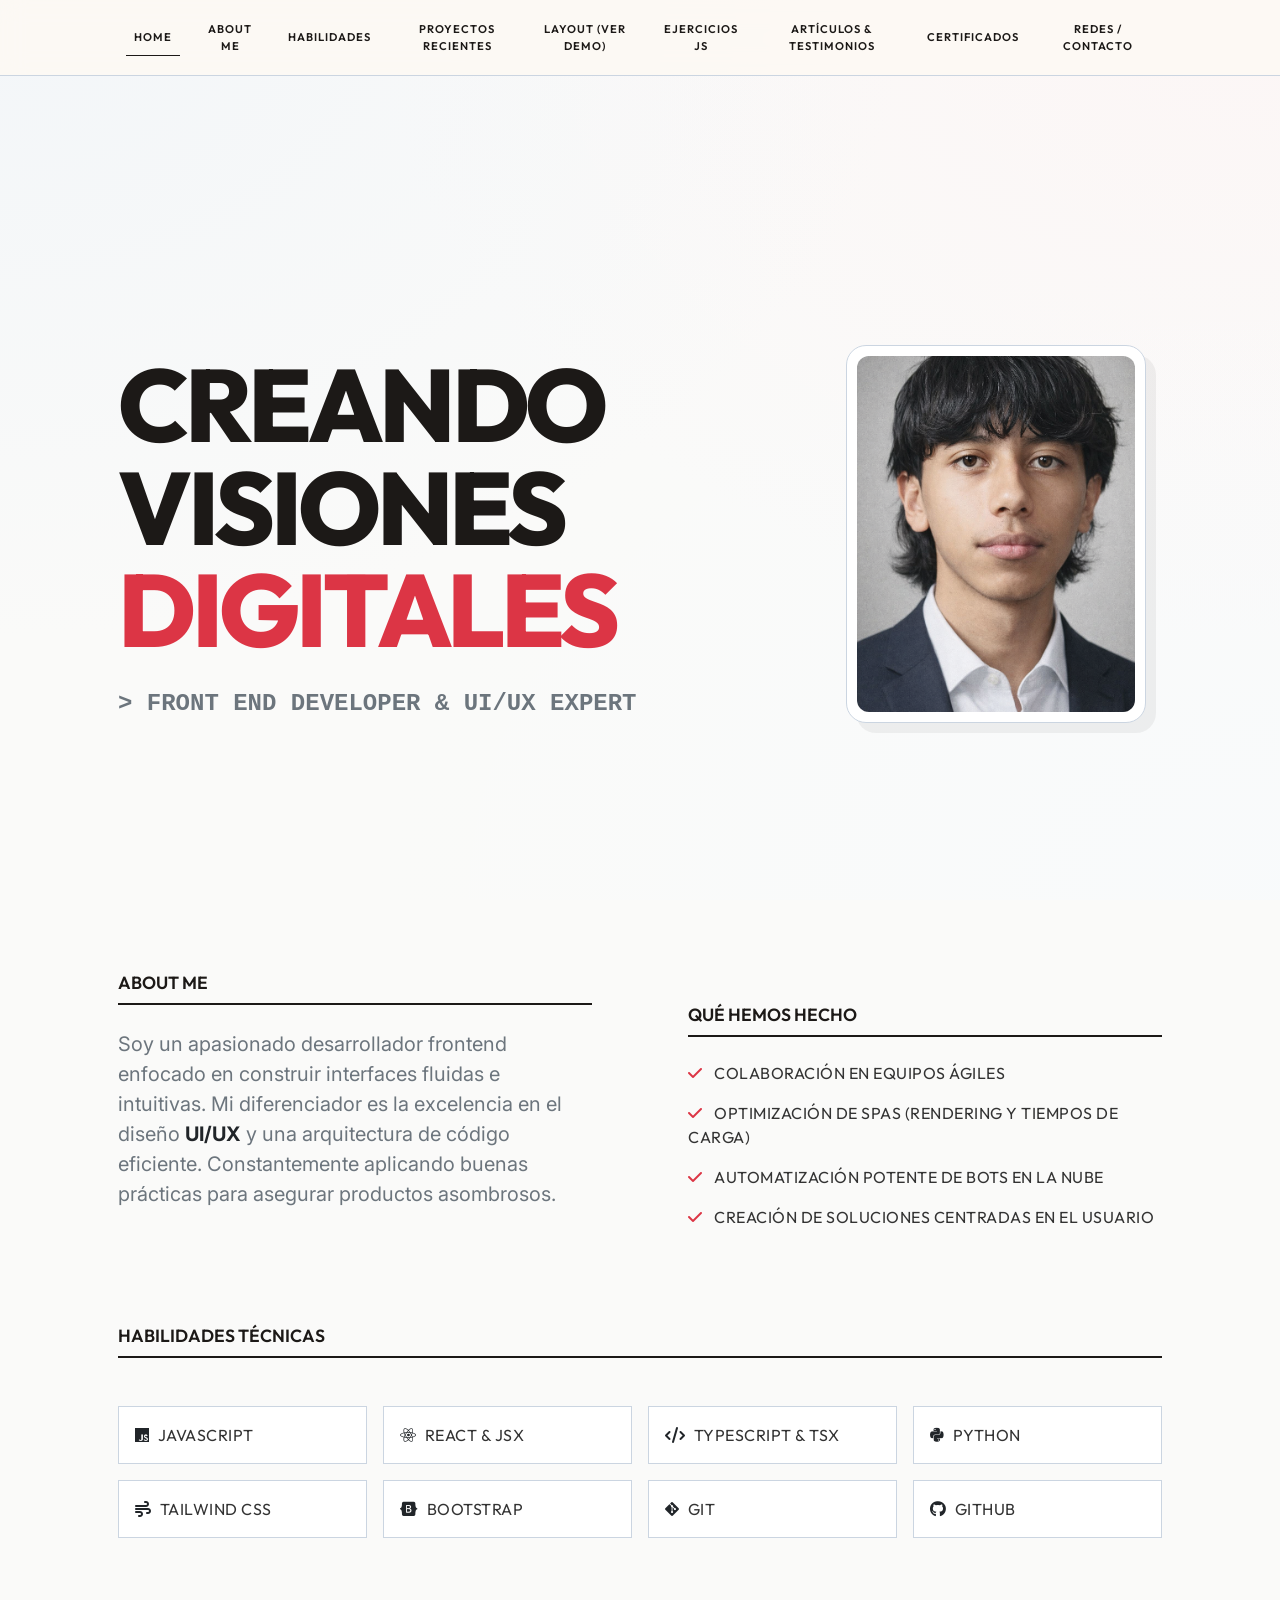
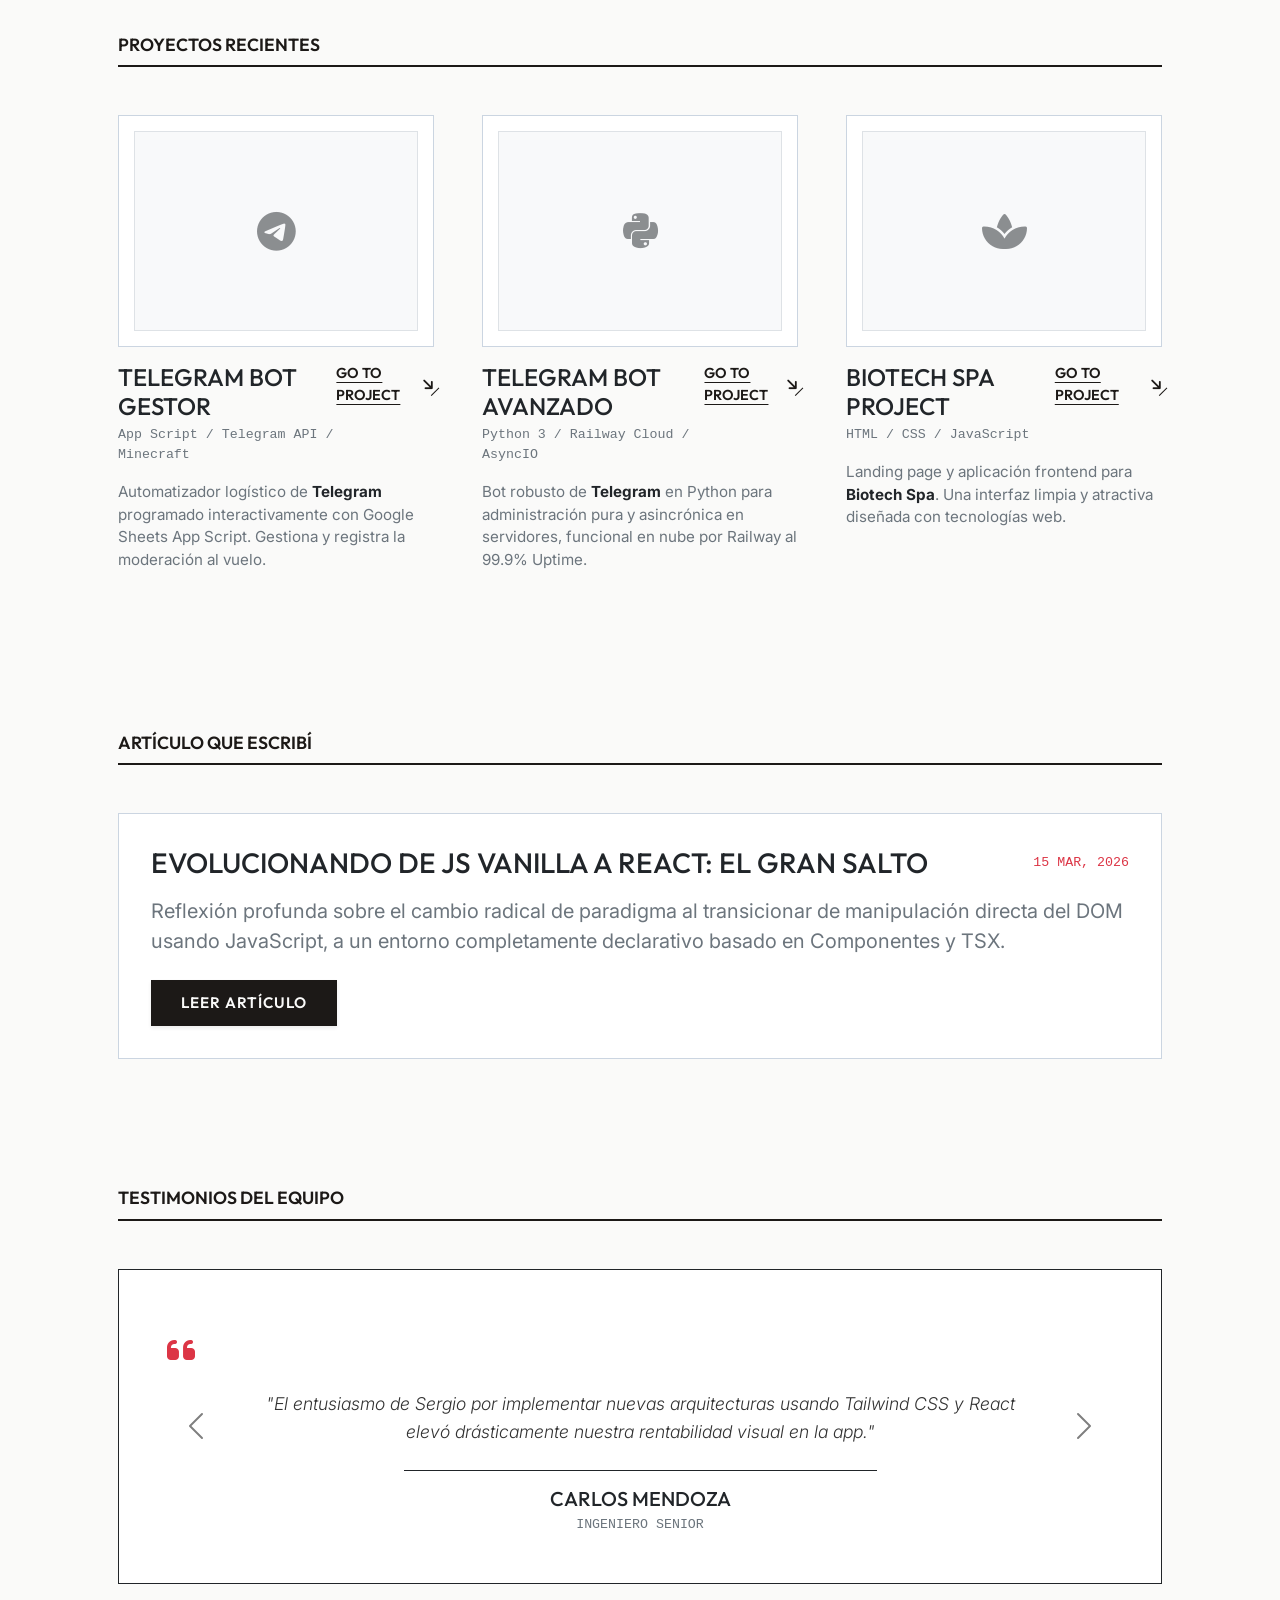
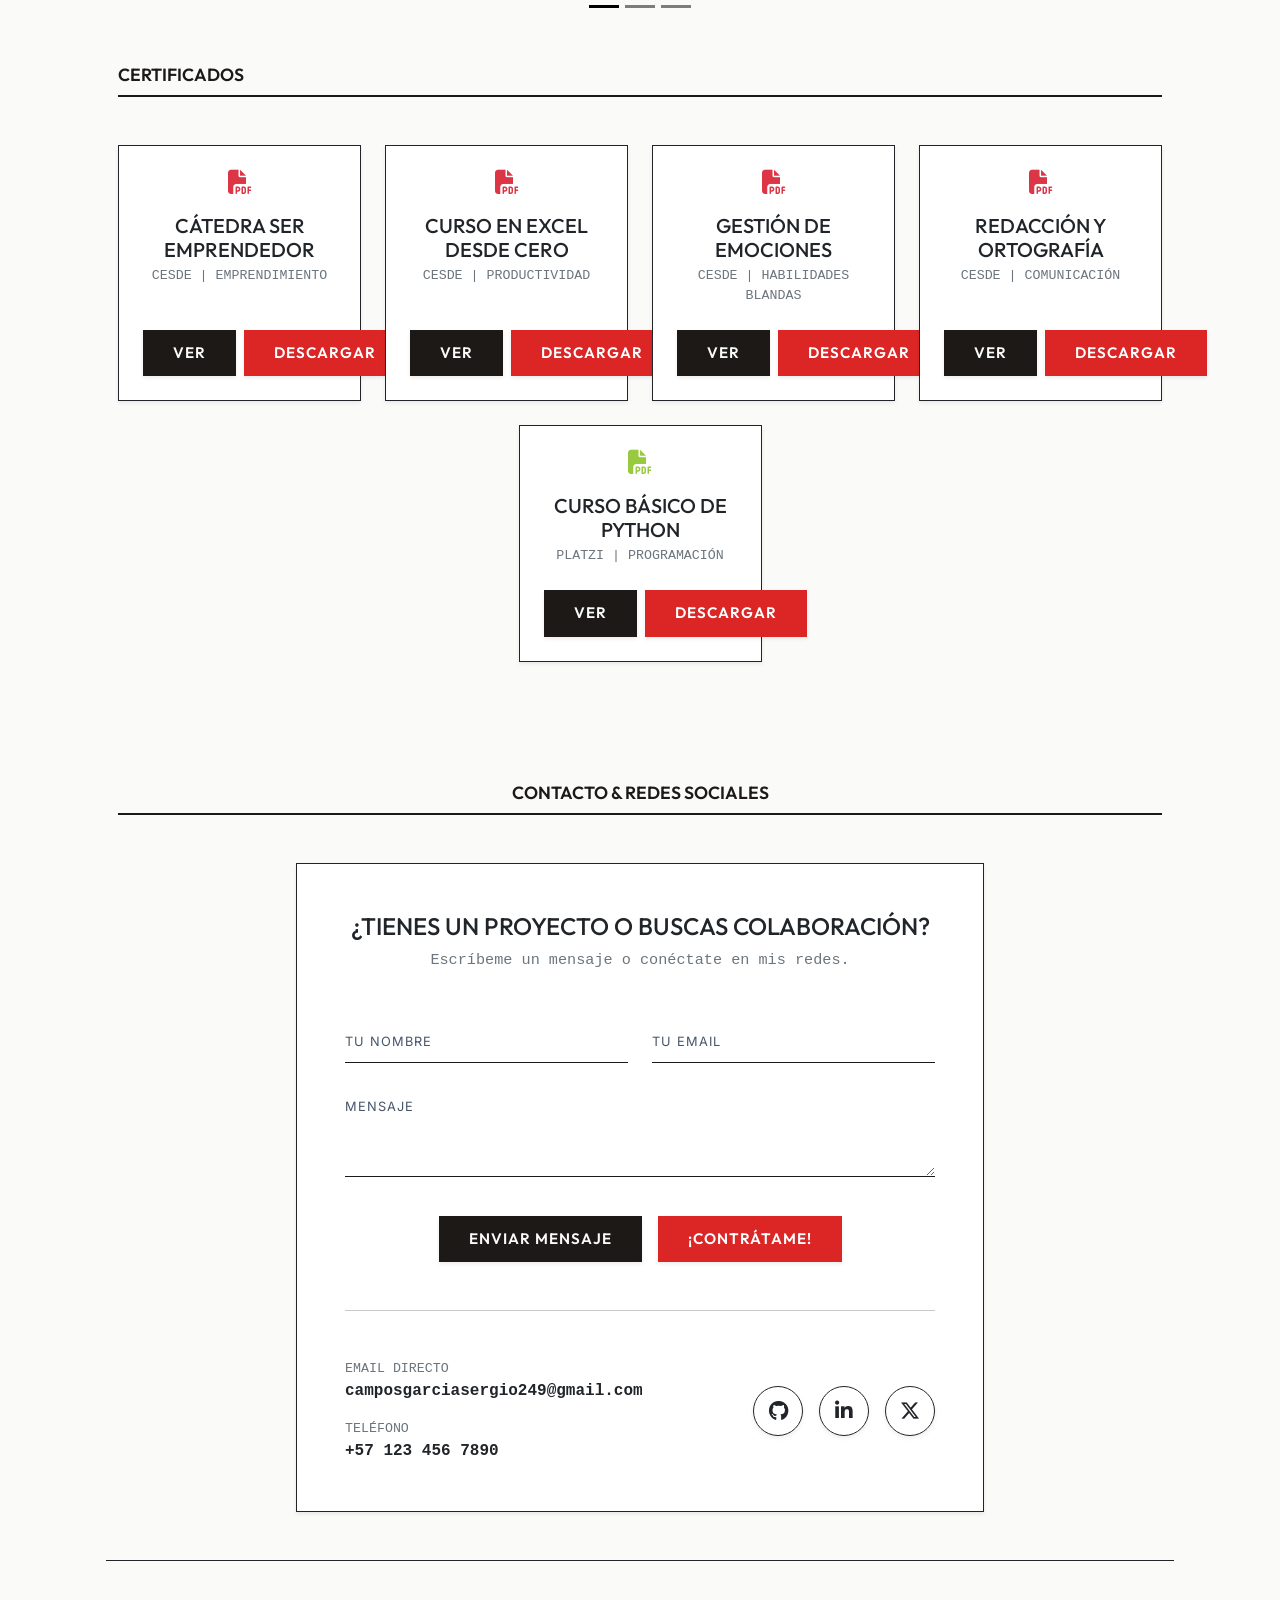
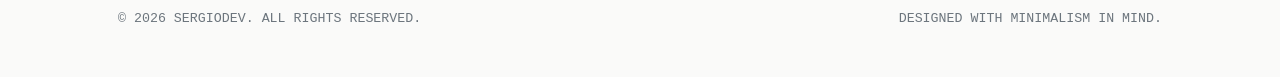
==== commit 9e920306: "feat: update portfolio structure, add Biotech SPA project, add Python Platzi cert, sync navbars" ====
--- a/index.html
+++ b/index.html
@@ -23,14 +23,14 @@
 
     <!-- Navbar -->
     <nav id="navbar-main" class="navbar navbar-expand-lg fixed-top transition-all">
-        <section class="container-fluid px-4 px-lg-5">
+        <section class="container px-4 px-lg-5">
             <button class="navbar-toggler border-0 shadow-none bg-white p-2" type="button" data-bs-toggle="collapse"
                 data-bs-target="#navbarNav" aria-controls="navbarNav" aria-expanded="false"
                 aria-label="Toggle navigation">
                 <i class="fas fa-bars fs-3 text-dark"></i>
             </button>
             <section class="collapse navbar-collapse p-3 p-lg-0 mt-3 mt-lg-0" id="navbarNav">
-                <ul class="navbar-nav mx-auto gap-2 gap-lg-4 align-items-center text-center">
+                <ul class="navbar-nav mx-auto gap-2 gap-lg-1 align-items-center text-center">
                     <li class="nav-item">
                         <a class="nav-link" href="#hero">HOME</a>
                     </li>
@@ -68,7 +68,7 @@
     <main>
         <!-- Hero Section -->
         <header id="hero" class="min-vh-100 d-flex flex-column justify-content-center pt-5 mt-5">
-            <section class="container-fluid px-4 px-lg-5">
+            <section class="container px-4 px-lg-5">
                 <article class="row align-items-center mt-5 pt-5">
                     <!-- Left side: Giant Text -->
                     <article class="col-lg-8 fade-in-up">
@@ -93,7 +93,7 @@
 
         <!-- About Me Section -->
         <section id="about" class="py-5">
-            <section class="container-fluid px-4 px-lg-5 fade-in-up">
+            <section class="container px-4 px-lg-5 fade-in-up">
                 <article class="row">
                     <article class="col-md-6 pe-md-5">
                         <h2 class="header-line">ABOUT ME</h2>
@@ -125,7 +125,7 @@
 
         <!-- Skills Section -->
         <section id="skills" class="py-5">
-            <section class="container-fluid px-4 px-lg-5 fade-in-up">
+            <section class="container px-4 px-lg-5 fade-in-up">
                 <h2 class="header-line mb-5">HABILIDADES TÉCNICAS</h2>
                 <ul class="skill-list technical-grid mt-4">
                     <li><i class="fab fa-js text-dark me-2"></i> JAVASCRIPT</li>
@@ -142,12 +142,12 @@
 
         <!-- Projects Section -->
         <section id="projects" class="py-6">
-            <section class="container-fluid px-4 px-lg-5">
+            <section class="container px-4 px-lg-5">
                 <h2 class="header-line mb-5 fade-in-up">PROYECTOS RECIENTES</h2>
 
                 <article class="row g-5">
                     <!-- Project 1: App Script Bot Telegram -->
-                    <article class="col-md-6 fade-in-up">
+                    <article class="col-lg-4 col-md-6 fade-in-up">
                         <a href="https://github.com/SergioF1Gts/minecraft-telegram-bot-app-s.git" target="_blank"
                             class="project-card-minimal">
                             <figure class="project-img-wrapper">
@@ -175,7 +175,7 @@
                     </article>
 
                     <!-- Project 2: Python Bot Telegram -->
-                    <article class="col-md-6 fade-in-up" style="animation-delay: 0.2s;">
+                    <article class="col-lg-4 col-md-6 fade-in-up" style="animation-delay: 0.2s;">
                         <a href="https://github.com/SergioF1Gts/minecraft-bot.git" target="_blank"
                             class="project-card-minimal">
                             <figure class="project-img-wrapper">
@@ -201,13 +201,38 @@
                             </p>
                         </a>
                     </article>
+
+                    <!-- Project 3: Biotech Spa -->
+                    <article class="col-lg-4 col-md-6 fade-in-up" style="animation-delay: 0.4s;">
+                        <a href="https://sergiof1gts.github.io/Biotech-spa-project/" target="_blank"
+                            class="project-card-minimal">
+                            <figure class="project-img-wrapper">
+                                <section
+                                    class="w-100 h-100 bg-light d-flex align-items-center justify-content-center border"
+                                    style="min-height: 300px;">
+                                    <i class="fas fa-spa fa-5x text-dark opacity-50"></i>
+                                </section>
+                            </figure>
+                            <section class="d-flex justify-content-between align-items-start mt-3">
+                                <section>
+                                    <h3 class="h4 title-font mb-1 text-dark">BIOTECH SPA PROJECT</h3>
+                                    <p class="text-secondary small mb-0 font-monospace">HTML / CSS / JavaScript</p>
+                                </section>
+                                <span class="project-link-text">GO TO PROJECT <i class="fas fa-arrow-down"
+                                        style="transform: rotate(-45deg);"></i></span>
+                            </section>
+                            <p class="mt-3 text-secondary">
+                                Landing page y aplicación frontend para <strong class="text-dark fw-bold">Biotech Spa</strong>. Una interfaz limpia y atractiva diseñada con tecnologías web.
+                            </p>
+                        </a>
+                    </article>
                 </article>
             </section>
         </section>
 
         <!-- Article written by me Section -->
         <section id="article" class="py-5">
-            <section class="container-fluid px-4 px-lg-5">
+            <section class="container px-4 px-lg-5">
                 <h2 class="header-line mb-5 fade-in-up">ARTÍCULO QUE ESCRIBÍ</h2>
                 <article class="fade-in-up">
                     <figure class="article-box m-0 d-flex flex-column mb-5">
@@ -231,7 +256,7 @@
 
         <!-- Slider Testimonios Section -->
         <section id="testimonials" class="py-5">
-            <section class="container-fluid px-4 px-lg-5">
+            <section class="container px-4 px-lg-5">
                 <h2 class="header-line mb-5 fade-in-up">TESTIMONIOS DEL EQUIPO</h2>
                 <article class="row fade-in-up">
                     <article class="col-lg-12">
@@ -318,12 +343,12 @@
 
     <!-- Certificates Section -->
     <section id="certificates" class="py-5">
-      <section class="container-fluid px-4 px-lg-5">
+      <section class="container px-4 px-lg-5">
         <h2 class="header-line mb-5 fade-in-up">CERTIFICADOS</h2>
 
-        <article class="row g-4 fade-in-up">
+        <article class="row g-4 fade-in-up justify-content-center">
           <!-- Certificado 1 -->
-          <article class="col-md-6 col-lg-3">
+          <article class="col-md-6 col-lg-4 col-xl-3">
             <section
               class="bg-white border border-dark p-4 d-flex flex-column h-100 shadow-sm"
             >
@@ -334,7 +359,7 @@
                 CÁTEDRA SER EMPRENDEDOR
               </h5>
               <p class="text-secondary small font-monospace text-center mb-4">
-                EMPRENDIMIENTO
+                CESDE | EMPRENDIMIENTO
               </p>
               <section class="mt-auto d-flex gap-2 certificate-btns">
                 <a
@@ -355,7 +380,7 @@
           </article>
 
           <!-- Certificado 2 -->
-          <article class="col-md-6 col-lg-3">
+          <article class="col-md-6 col-lg-4 col-xl-3">
             <section
               class="bg-white border border-dark p-4 d-flex flex-column h-100 shadow-sm"
             >
@@ -366,7 +391,7 @@
                 CURSO EN EXCEL DESDE CERO
               </h5>
               <p class="text-secondary small font-monospace text-center mb-4">
-                PRODUCTIVIDAD
+                CESDE | PRODUCTIVIDAD
               </p>
               <section class="mt-auto d-flex gap-2 certificate-btns">
                 <a
@@ -387,7 +412,7 @@
           </article>
 
           <!-- Certificado 3 -->
-          <article class="col-md-6 col-lg-3">
+          <article class="col-md-6 col-lg-4 col-xl-3">
             <section
               class="bg-white border border-dark p-4 d-flex flex-column h-100 shadow-sm"
             >
@@ -398,7 +423,7 @@
                 GESTIÓN DE EMOCIONES
               </h5>
               <p class="text-secondary small font-monospace text-center mb-4">
-                HABILIDADES BLANDAS
+                CESDE | HABILIDADES BLANDAS
               </p>
               <section class="mt-auto d-flex gap-2 certificate-btns">
                 <a
@@ -419,7 +444,7 @@
           </article>
 
           <!-- Certificado 4 -->
-          <article class="col-md-6 col-lg-3">
+          <article class="col-md-6 col-lg-4 col-xl-3">
             <section
               class="bg-white border border-dark p-4 d-flex flex-column h-100 shadow-sm"
             >
@@ -430,7 +455,7 @@
                 REDACCIÓN Y ORTOGRAFÍA
               </h5>
               <p class="text-secondary small font-monospace text-center mb-4">
-                COMUNICACIÓN
+                CESDE | COMUNICACIÓN
               </p>
               <section class="mt-auto d-flex gap-2 certificate-btns">
                 <a
@@ -441,6 +466,38 @@
                 >
                 <a
                   href="Certificados/RedaccionOrtografia.pdf"
+                  download
+                  class="btn-minimal text-decoration-none text-center flex-fill shadow-sm"
+                  style="background-color: var(--bs-danger); color: #fff"
+                  >DESCARGAR</a
+                >
+              </section>
+            </section>
+          </article>
+
+          <!-- Certificado 5 (Platzi) -->
+          <article class="col-md-6 col-lg-4 col-xl-3">
+            <section
+              class="bg-white border border-dark p-4 d-flex flex-column h-100 shadow-sm"
+            >
+              <section class="mb-3 text-center">
+                <i class="fas fa-file-pdf fa-3x" style="color: #98ca3f;"></i>
+              </section>
+              <h5 class="title-font text-dark text-center mb-1">
+                CURSO BÁSICO DE PYTHON
+              </h5>
+              <p class="text-secondary small font-monospace text-center mb-4">
+                PLATZI | PROGRAMACIÓN
+              </p>
+              <section class="mt-auto d-flex gap-2 certificate-btns">
+                <a
+                  href="Certificados/cfpython.pdf"
+                  target="_blank"
+                  class="btn-minimal text-decoration-none text-center flex-fill shadow-sm"
+                  >VER</a
+                >
+                <a
+                  href="Certificados/cfpython.pdf"
                   download
                   class="btn-minimal text-decoration-none text-center flex-fill shadow-sm"
                   style="background-color: var(--bs-danger); color: #fff"
@@ -455,7 +512,7 @@
 
     <!-- Footer / Redes Sociales / Contacto -->
     <footer id="contact" class="pb-5 pt-5 mt-5">
-        <section class="container-fluid px-4 px-lg-5 fade-in-up">
+        <section class="container px-4 px-lg-5 fade-in-up">
             <h2 class="header-line mb-5 text-center">CONTACTO & REDES SOCIALES</h2>
 
             <section class="row justify-content-center mb-5 border-bottom border-dark pb-5">
@@ -580,4 +637,4 @@
     <script src="https://cdn.jsdelivr.net/npm/bootstrap@5.3.3/dist/js/bootstrap.bundle.min.js"></script>
 </body>
 
-</html>+</html>
--- a/css/style.css
+++ b/css/style.css
@@ -73,10 +73,10 @@
     font-family: var(--font-heading);
     color: var(--text-color) !important;
     text-transform: uppercase;
-    font-size: 0.75rem; /* Reduced from 0.85rem */
+    font-size: 0.70rem; /* Reduced to fit all items */
     font-weight: 600;
-    letter-spacing: 0.5px;
-    margin: 0 1rem;
+    letter-spacing: 1px; /* Reduced to avoid wrapping */
+    margin: 0 0.5rem; /* Reduced margins */
     position: relative;
 }
 
